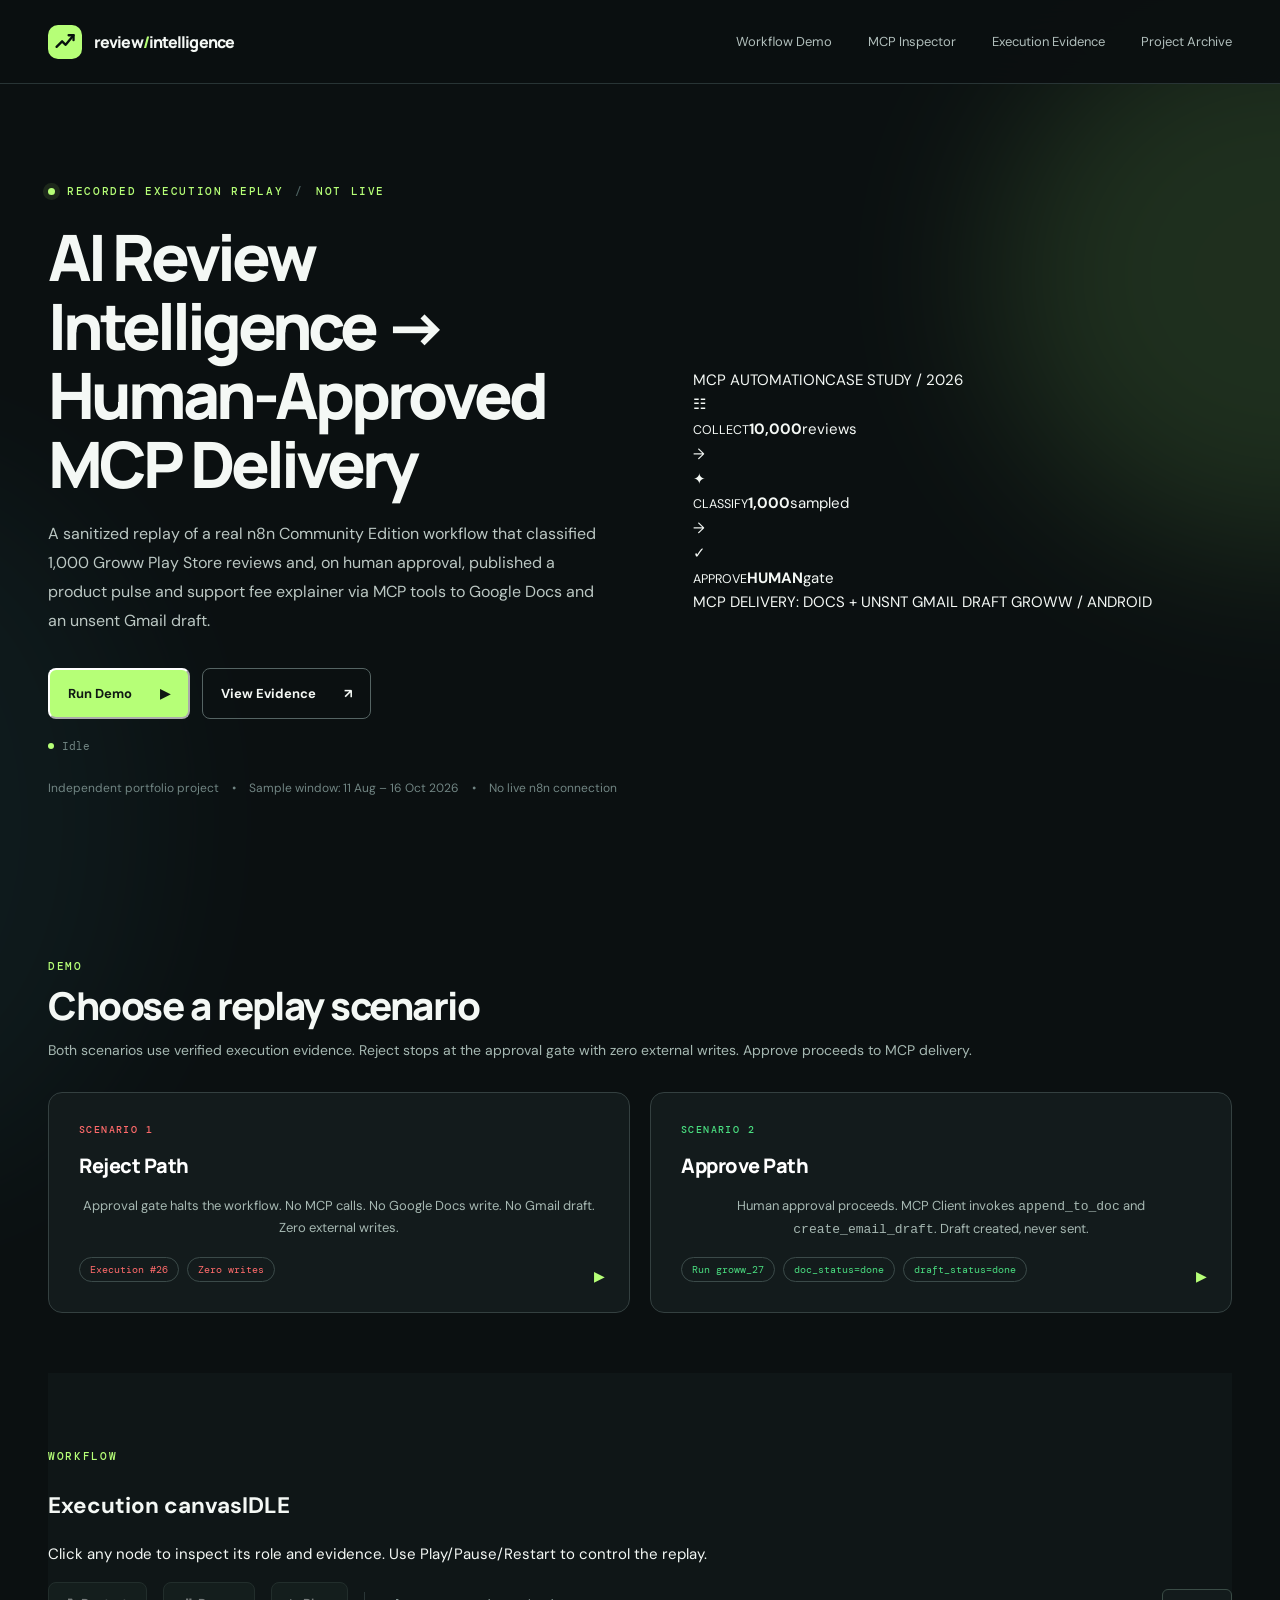
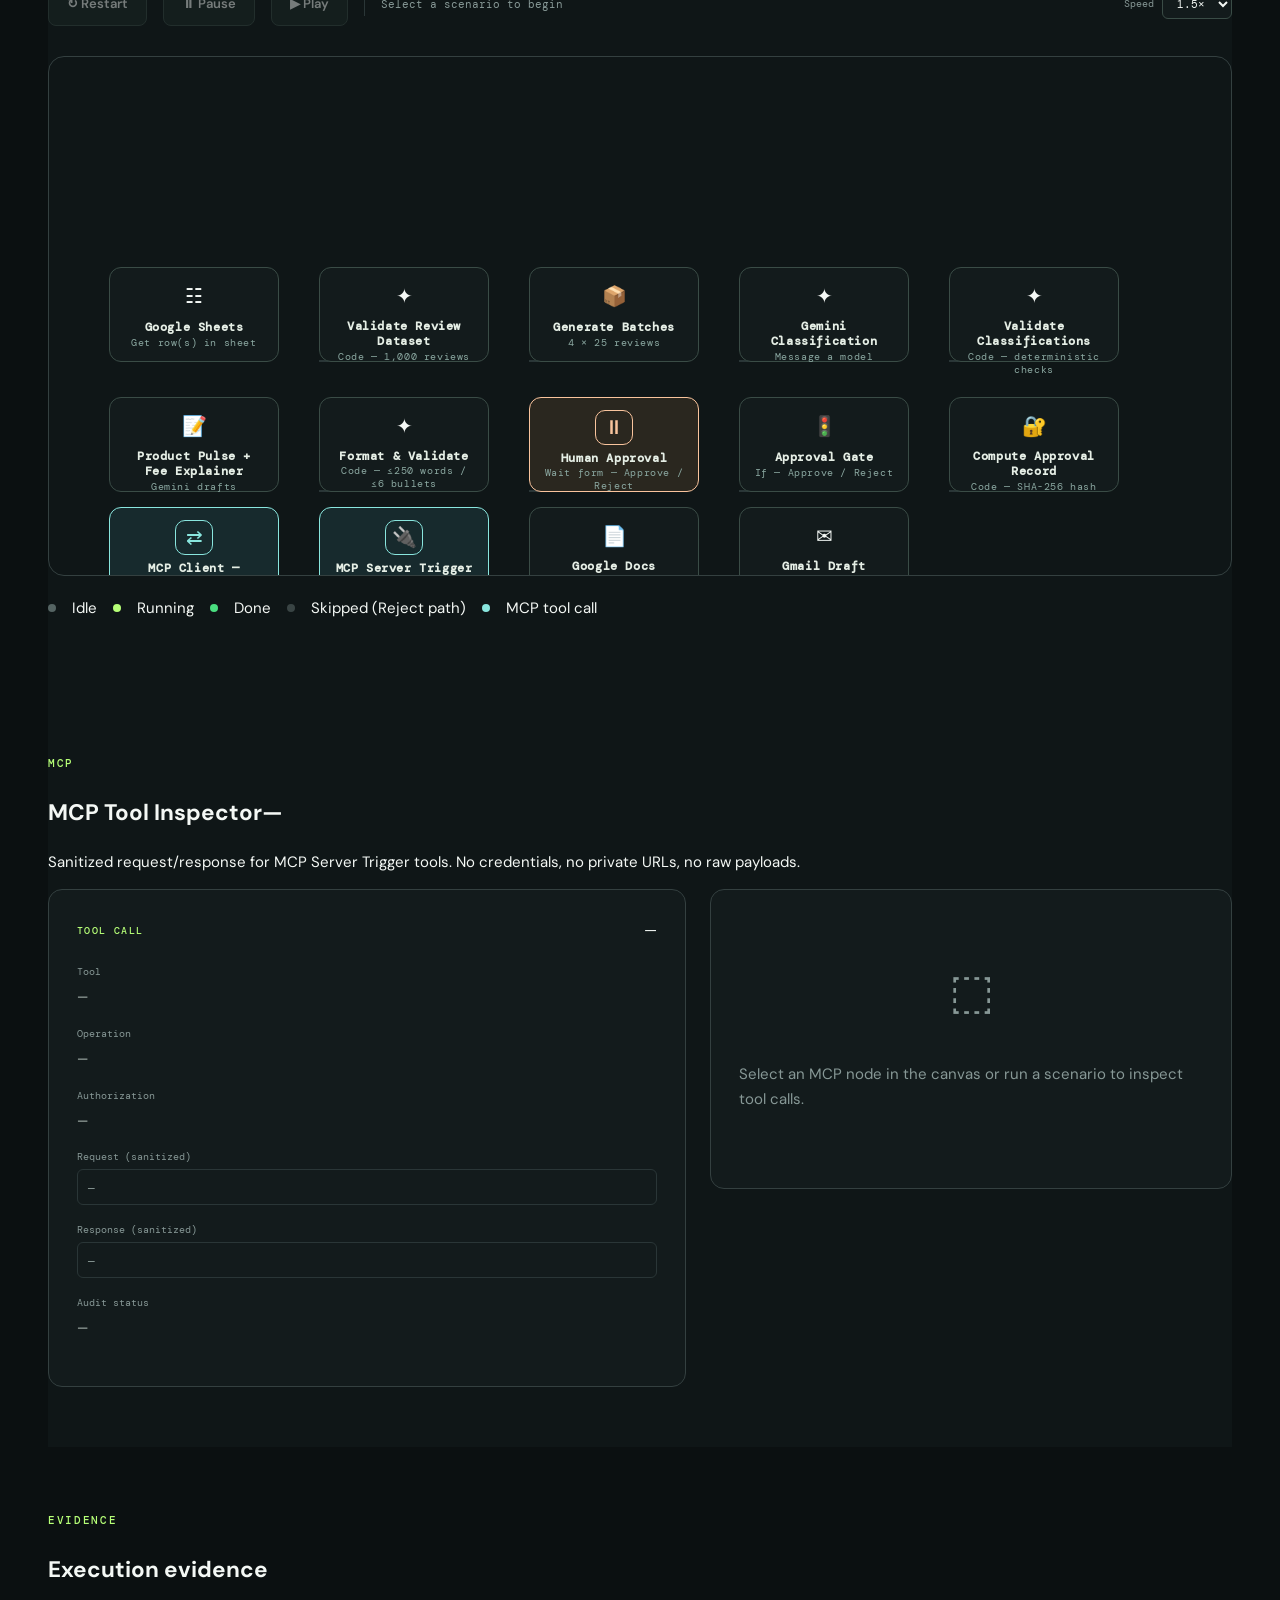
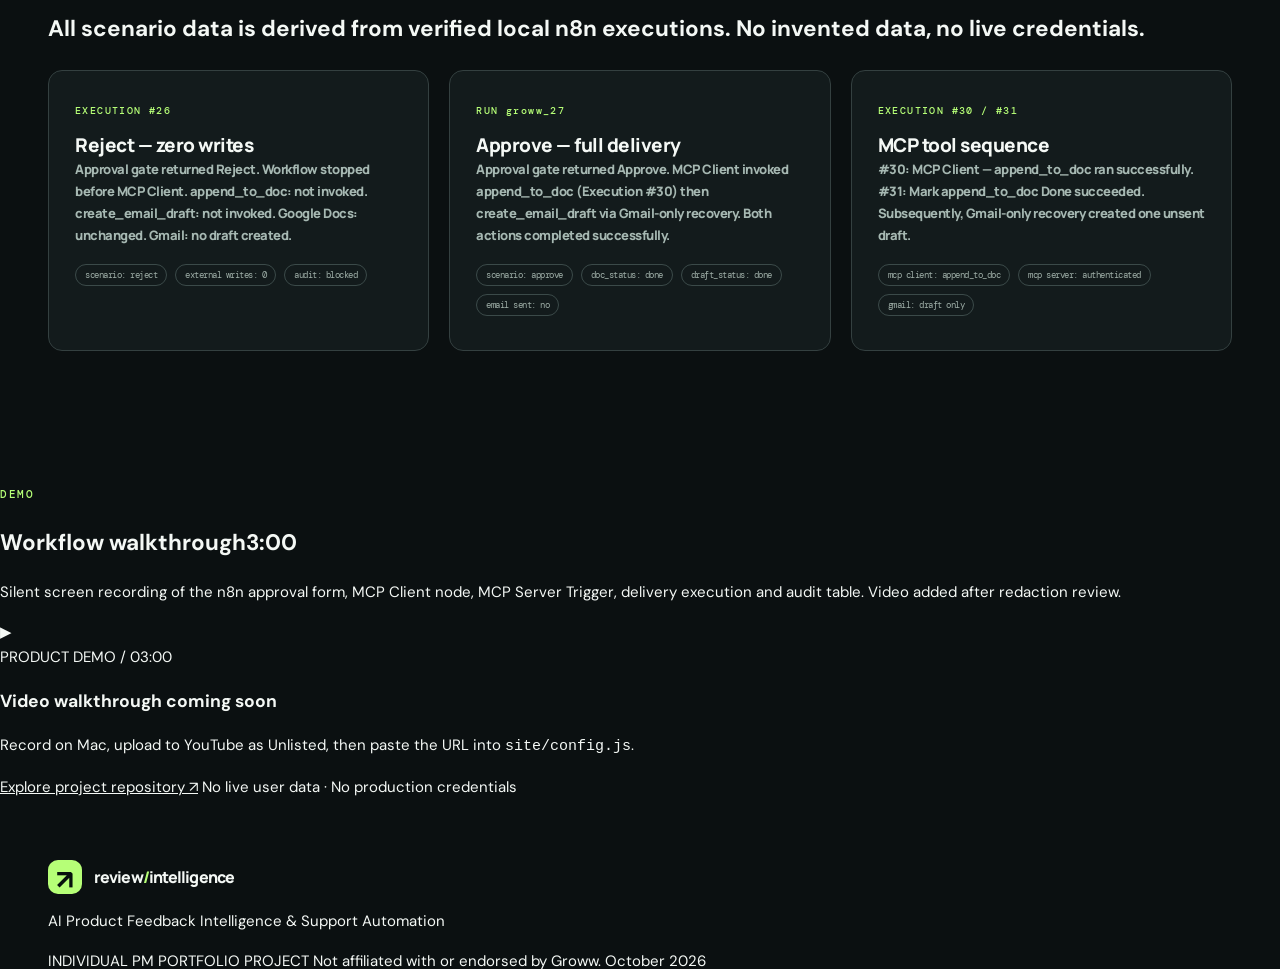
==== site/index.html @ b7615ec2 "Add interactive Groww review intelligence portfolio site and n8n MCP workflow exports - Interactive " ====
<!DOCTYPE html>
<html lang="en">
<head>
  <meta charset="UTF-8" />
  <meta name="viewport" content="width=device-width, initial-scale=1" />
  <meta name="color-scheme" content="dark" />
  <meta name="theme-color" content="#0b1011" />
  <meta name="description" content="AI-assisted product feedback intelligence and human-approved support automation case study for Groww Android reviews." />
  <meta property="og:title" content="Review Intelligence — Groww MCP Automation Demo" />
  <meta property="og:description" content="Interactive n8n + MCP workflow demonstration: 1,000 reviews classified, approval-gated MCP delivery to Google Docs and unsent Gmail draft." />
  <meta property="og:type" content="website" />
  <title>Review Intelligence — Groww MCP Automation Demo</title>
  <link rel="icon" href="./favicon.svg" type="image/svg+xml" />
  <link rel="stylesheet" href="./styles.css" />
</head>
<body>
  <a class="skip-link" href="#main">Skip to main content</a>

  <div class="glow glow-1" aria-hidden="true"></div>
  <div class="glow glow-2" aria-hidden="true"></div>

  <header class="site-header">
    <div class="shell header-inner">
      <a class="logo" href="#top" aria-label="Review Intelligence home">
        <span class="logo-symbol" aria-hidden="true"><svg viewBox="0 0 28 28" fill="none"><path d="M4 20 10.2 13.8l4 3.9L23 7" stroke="currentColor" stroke-width="2.6" stroke-linecap="round" stroke-linejoin="round"/><path d="M17.5 7H23v5.5" stroke="currentColor" stroke-width="2.6" stroke-linecap="round" stroke-linejoin="round"/></svg></span>
        <span>review<span class="logo-accent">/</span>intelligence</span>
      </a>
      <nav class="main-nav" aria-label="Main navigation">
        <a href="#workflow">Workflow Demo</a>
        <a href="#mcp-inspector">MCP Inspector</a>
        <a href="#evidence">Execution Evidence</a>
        <a href="#archive">Project Archive</a>
      </nav>
      <button id="menu-toggle" class="menu-toggle" aria-expanded="false" aria-controls="mobile-nav" aria-label="Open navigation">☰</button>
    </div>
    <nav id="mobile-nav" class="mobile-nav" aria-label="Mobile navigation" hidden>
      <a href="#workflow">Workflow Demo</a>
      <a href="#mcp-inspector">MCP Inspector</a>
      <a href="#evidence">Execution Evidence</a>
      <a href="#archive">Project Archive</a>
    </nav>
  </header>

  <main id="main">
    <!-- Hero: Workflow Replay Center -->
    <section class="hero shell" id="top">
      <div class="hero-copy">
        <div class="eyebrow"><span class="pulse-dot"></span> RECORDED EXECUTION REPLAY <span class="eyebrow-divider">/</span> NOT LIVE</div>
        <h1>AI Review Intelligence →<br />Human-Approved MCP Delivery</h1>
        <p class="hero-lead">A sanitized replay of a real n8n Community Edition workflow that classified 1,000 Groww Play Store reviews and, on human approval, published a product pulse and support fee explainer via MCP tools to Google Docs and an unsent Gmail draft.</p>
        <div class="hero-actions">
          <button class="btn btn-primary" id="run-demo-btn">Run Demo <span class="demo-arrow">▶</span></button>
          <a class="btn btn-secondary" href="#evidence">View Evidence <span aria-hidden="true">↗</span></a>
        </div>
        <div class="demo-mode-badge" id="demo-mode-badge">
          <span class="badge-dot"></span>
          <span id="mode-label">Idle</span>
        </div>
        <div class="hero-note">Independent portfolio project <span aria-hidden="true">•</span> Sample window: 11 Aug – 16 Oct 2026 <span aria-hidden="true">•</span> No live n8n connection</div>
      </div>
      <div class="hero-graphic" aria-label="Workflow pipeline preview">
        <div class="graphic-top"><span><i></i> MCP AUTOMATION</span><span>CASE STUDY / 2026</span></div>
        <div class="graphic-content">
          <div class="graphic-column"><div class="graphic-icon circle-cloud">☷</div><small>COLLECT</small><strong>10,000</strong><span>reviews</span></div>
          <div class="graphic-connector"><span>→</span><div class="dotted"></div></div>
          <div class="graphic-column"><div class="graphic-icon">✦</div><small>CLASSIFY</small><strong>1,000</strong><span>sampled</span></div>
          <div class="graphic-connector"><span>→</span><div class="dotted"></div></div>
          <div class="graphic-column"><div class="graphic-icon positive">✓</div><small>APPROVE</small><strong>HUMAN</strong><span>gate</span></div>
        </div>
        <div class="graphic-bottom"><span class="green-graphic-dot"></span> MCP DELIVERY: DOCS + UNSNT GMAIL DRAFT <span class="bottom-right">GROWW / ANDROID</span></div>
        <div class="graph-noise" aria-hidden="true"></div>
      </div>
    </section>

    <!-- Scenario selector -->
    <section class="scenario-shell shell">
      <div class="scenario-header">
        <span class="section-number">DEMO</span>
        <h2>Choose a replay scenario</h2>
        <p>Both scenarios use verified execution evidence. Reject stops at the approval gate with zero external writes. Approve proceeds to MCP delivery.</p>
      </div>
      <div class="scenario-grid">
        <button class="scenario-card scenario-reject" id="scenario-reject" data-scenario="reject">
          <span class="scenario-kicker">SCENARIO 1</span>
          <h3>Reject Path</h3>
          <p>Approval gate halts the workflow. No MCP calls. No Google Docs write. No Gmail draft. Zero external writes.</p>
          <div class="scenario-meta">
            <span class="meta-chip">Execution #26</span>
            <span class="meta-chip">Zero writes</span>
          </div>
          <span class="scenario-arrow">▶</span>
        </button>
        <button class="scenario-card scenario-approve" id="scenario-approve" data-scenario="approve">
          <span class="scenario-kicker">SCENARIO 2</span>
          <h3>Approve Path</h3>
          <p>Human approval proceeds. MCP Client invokes <code>append_to_doc</code> and <code>create_email_draft</code>. Draft created, never sent.</p>
          <div class="scenario-meta">
            <span class="meta-chip">Run groww_27</span>
            <span class="meta-chip">doc_status=done</span>
            <span class="meta-chip">draft_status=done</span>
          </div>
          <span class="scenario-arrow">▶</span>
        </button>
      </div>
    </section>

    <!-- Interactive Workflow Canvas -->
    <section class="canvas-section shell" id="workflow">
      <div class="section-intro compact">
        <span class="section-number">WORKFLOW</span>
        <h2>Execution canvas<span class="canvas-badge" id="canvas-badge">IDLE</span></h2>
        <p>Click any node to inspect its role and evidence. Use Play/Pause/Restart to control the replay.</p>
      </div>
      <div class="canvas-controls">
        <button class="ctrl-btn ctrl-restart" id="btn-restart" title="Restart">↻ Restart</button>
        <button class="ctrl-btn ctrl-pause" id="btn-pause" title="Pause" disabled>⏸ Pause</button>
        <button class="ctrl-btn ctrl-play" id="btn-play" title="Play" disabled>▶ Play</button>
        <span class="ctrl-divider"></span>
        <span class="ctrl-label" id="timeline-label">Select a scenario to begin</span>
        <span class="ctrl-speed">
          <label>Speed</label>
          <select id="speed-select">
            <option value="1">1×</option>
            <option value="1.5" selected>1.5×</option>
            <option value="2">2×</option>
          </select>
        </span>
      </div>
      <div class="canvas-wrap">
        <svg class="workflow-svg" id="workflow-svg" preserveAspectRatio="xMidYMid meet"></svg>
        <div class="workflow-nodes" id="workflow-nodes">
          <!-- Nodes injected by JS -->
        </div>
      </div>
      <div class="canvas-legend">
        <span class="legend-dot idle"></span><span>Idle</span>
        <span class="legend-dot running"></span><span>Running</span>
        <span class="legend-dot done"></span><span>Done</span>
        <span class="legend-dot skipped"></span><span>Skipped (Reject path)</span>
        <span class="legend-dot mcp"></span><span>MCP tool call</span>
      </div>
    </section>

    <!-- MCP Inspector Panel -->
    <section class="inspector-section shell" id="mcp-inspector">
      <div class="section-intro compact">
        <span class="section-number">MCP</span>
        <h2>MCP Tool Inspector<span class="inspector-badge" id="inspector-badge">—</span></h2>
        <p>Sanitized request/response for MCP Server Trigger tools. No credentials, no private URLs, no raw payloads.</p>
      </div>
      <div class="inspector-grid">
        <div class="inspector-card inspector-active" id="inspector-active">
          <div class="inspector-header">
            <span class="inspector-kicker">TOOL CALL</span>
            <span id="inspector-tool-name">—</span>
          </div>
          <div class="inspector-field">
            <label>Tool</label>
            <span id="inspector-tool-display">—</span>
          </div>
          <div class="inspector-field">
            <label>Operation</label>
            <span id="inspector-operation">—</span>
          </div>
          <div class="inspector-field">
            <label>Authorization</label>
            <span id="inspector-auth">—</span>
          </div>
          <div class="inspector-field">
            <label>Request (sanitized)</label>
            <pre id="inspector-request"><code>—</code></pre>
          </div>
          <div class="inspector-field">
            <label>Response (sanitized)</label>
            <pre id="inspector-response"><code>—</code></pre>
          </div>
          <div class="inspector-field">
            <label>Audit status</label>
            <span id="inspector-audit">—</span>
          </div>
        </div>
        <div class="inspector-card inspector-empty">
          <span class="empty-icon">⬚</span>
          <p>Select an MCP node in the canvas or run a scenario to inspect tool calls.</p>
        </div>
      </div>
    </section>

    <!-- Execution Evidence -->
    <section class="evidence-section shell" id="evidence">
      <div class="section-intro compact">
        <span class="section-number">EVIDENCE</span>
        <h2>Execution evidence</span>
        <p>All scenario data is derived from verified local n8n executions. No invented data, no live credentials.</p>
      </div>
      <div class="evidence-grid">
        <div class="evidence-card">
          <span class="evidence-kicker">EXECUTION #26</span>
          <h3>Reject — zero writes</span>
          <p>Approval gate returned Reject. Workflow stopped before MCP Client. append_to_doc: not invoked. create_email_draft: not invoked. Google Docs: unchanged. Gmail: no draft created.</p>
          <div class="evidence-meta">
            <span class="meta-tag">scenario: reject</span>
            <span class="meta-tag">external writes: 0</span>
            <span class="meta-tag">audit: blocked</span>
          </div>
        </div>
        <div class="evidence-card">
          <span class="evidence-kicker">RUN groww_27</span>
          <h3>Approve — full delivery</span>
          <p>Approval gate returned Approve. MCP Client invoked append_to_doc (Execution #30) then create_email_draft via Gmail-only recovery. Both actions completed successfully.</p>
          <div class="evidence-meta">
            <span class="meta-tag">scenario: approve</span>
            <span class="meta-tag">doc_status: done</span>
            <span class="meta-tag">draft_status: done</span>
            <span class="meta-tag">email sent: no</span>
          </div>
        </div>
        <div class="evidence-card">
          <span class="evidence-kicker">EXECUTION #30 / #31</span>
          <h3>MCP tool sequence</span>
          <p>#30: MCP Client — append_to_doc ran successfully. #31: Mark append_to_doc Done succeeded. Subsequently, Gmail-only recovery created one unsent draft.</p>
          <div class="evidence-meta">
            <span class="meta-tag">mcp client: append_to_doc</span>
            <span class="meta-tag">mcp server: authenticated</span>
            <span class="meta-tag">gmail: draft only</span>
          </div>
        </div>
      </div>
    </section>

    <!-- Video Section -->
    <section class="section video-section" id="demo">
      <div class="section-intro compact">
        <span class="section-number">DEMO</span>
        <h2>Workflow walkthrough<span class="video-kicker">3:00</span></h2>
        <p>Silent screen recording of the n8n approval form, MCP Client node, MCP Server Trigger, delivery execution and audit table. Video added after redaction review.</p>
      </div>
      <div class="video-shell" id="video-shell">
        <div class="video-placeholder" id="video-placeholder">
          <div class="placeholder-orbit"><span class="placeholder-play">▶</span></div>
          <span class="video-placeholder-kicker">PRODUCT DEMO / 03:00</span>
          <h3>Video walkthrough coming soon</h3>
          <p>Record on Mac, upload to YouTube as Unlisted, then paste the URL into <code>site/config.js</code>.</p>
        </div>
      </div>
      <div class="video-after">
        <a href="https://github.com/Jha1103/Review-Intelligence" target="_blank" rel="noreferrer noopener" class="text-link">Explore project repository <span>↗</span></a>
        <span>No live user data · No production credentials</span>
      </div>
    </section>
  </main>

  <footer class="site-footer">
    <div class="shell footer-inner">
      <div>
        <a class="logo footer-logo" href="#top"><span class="logo-symbol" aria-hidden="true">↗</span><span>review<span class="logo-accent">/</span>intelligence</span></a>
        <p>AI Product Feedback Intelligence & Support Automation</p>
      </div>
      <div class="footer-right">
        <span>INDIVIDUAL PM PORTFOLIO PROJECT</span>
        <span>Not affiliated with or endorsed by Groww.</span>
        <span>October 2026</span>
      </div>
    </div>
  </footer>

  <script src="./config.js"></script>
  <script src="./app.js" defer></script>
</body>
</html>
---- site/styles.css ----
@import url('https://fonts.googleapis.com/css2?family=DM+Mono:wght@400;500&family=DM+Sans:wght@400;500;600;700&family=Manrope:wght@400;500;600;700;800&display=swap');
:root{--bg:#0b1011;--card:#131b1c;--card-2:#182223;--line:#2a3637;--muted:#879896;--soft:#b9c7c3;--text:#f4f8f5;--accent:#b6ff77;--aqua:#89e6de;--warm:#f9c49d;--red:#ff6b6b;--green:#4ade80;--font:'DM Sans',sans-serif;--display:'Manrope','DM Sans',sans-serif;--mono:'DM Mono',monospace}
*{box-sizing:border-box}html{scroll-behavior:smooth;scroll-padding-top:90px}body{margin:0;background:var(--bg);color:var(--text);font:15px/1.65 var(--font);overflow-x:hidden;-webkit-font-smoothing:antialiased}a{color:inherit}button{font:inherit;cursor:pointer}a:focus-visible,button:focus-visible{outline:3px solid var(--accent);outline-offset:4px}::selection{background:var(--accent);color:var(--bg)}.shell{width:min(1200px,calc(100% - 96px));margin:auto}.skip-link{position:absolute;top:-100px;left:1rem;z-index:200;padding:10px 14px;background:var(--accent);color:var(--bg)}.skip-link:focus{top:10px}.glow{position:absolute;z-index:-1;pointer-events:none;border-radius:50%;filter:blur(80px);opacity:.13}.glow-1{width:600px;height:550px;top:0;right:-310px;background:#a2ff77}.glow-2{width:500px;height:700px;top:470px;left:-350px;background:#3d9eaf;opacity:.07}
.site-header{height:84px;border-bottom:1px solid #283435;position:relative;z-index:15;background:rgba(11,16,17,.93);backdrop-filter:blur(20px);position:sticky;top:0}.header-inner{height:100%;display:flex;align-items:center;justify-content:space-between}.logo{text-decoration:none;font:800 16px var(--display);letter-spacing:-.9px;display:flex;align-items:center;gap:12px;white-space:nowrap}.logo-symbol{width:34px;height:34px;background:#b6ff77;border-radius:10px;display:inline-grid;place-items:center;color:#07110d;font-size:27px}.logo-symbol svg{width:25px;height:25px}.logo-accent{color:var(--accent)}.main-nav{display:flex;align-items:center;gap:36px}.main-nav a{font-size:13px;color:#b1bfbc;text-decoration:none;transition:color .2s}.main-nav a:hover{color:var(--accent)}.main-nav .nav-demo{border:1px solid #506054;padding:9px 17px;border-radius:40px;color:#e9eee9}.nav-demo span{color:var(--accent);padding-left:11px}.menu-toggle{display:none;background:none;border:0;color:white;font-size:24px}.mobile-nav{display:none}

/* Hero */
.hero{min-height:620px;padding-top:100px;padding-bottom:100px;display:grid;grid-template-columns:1.05fr .95fr;align-items:center;gap:50px}.eyebrow,.section-number,.label-overline{font:500 11px var(--mono);letter-spacing:1.65px;color:var(--accent)}.eyebrow{display:flex;align-items:center;gap:12px;white-space:nowrap}.pulse-dot{width:7px;height:7px;background:var(--accent);border-radius:50%;box-shadow:0 0 0 5px #b6ff771a;animation:pulse 2s infinite}.eyebrow-divider{color:#4d6160}.hero h1{font:800 clamp(52px,5vw,76px)/1.08 var(--display);letter-spacing:-4px;margin:24px 0 22px}.hero h1 em,.section-intro h2 em{font-style:normal;color:var(--accent)}.hero h1 .period{color:var(--accent)}.hero-lead{font-size:16px;line-height:1.8;color:#bbc7c3;max-width:560px;margin:0 0 32px}.hero-actions{display:flex;gap:12px}.btn{display:inline-flex;align-items:center;justify-content:space-between;gap:28px;border-radius:8px;padding:13px 18px;text-decoration:none;font-size:13px;font-weight:700;transition:transform .2s,background .2s,border-color .2s}.btn:hover{transform:translateY(-2px)}.btn-primary{background:var(--accent);color:#101913}.btn-secondary{border:1px solid #556463;color:var(--text);background:transparent}.btn-secondary:hover{border-color:var(--accent)}.btn:disabled{opacity:.5;cursor:not-allowed;transform:none}.hero-note{margin-top:26px;color:#718583;font-size:12px}.hero-note span{padding:0 10px}
.demo-mode-badge{display:flex;align-items:center;gap:8px;margin-top:20px;font:11px var(--mono);color:#718583}.badge-dot{width:6px;height:6px;background:#b6ff77;border-radius:50%}.badge-dot.active{background:var(--red);animation:pulse 1.5s infinite}

/* Scenario selector */
.scenario-shell{padding:60px 0}.scenario-header{display:flex;flex-direction:column;gap:10px;margin-bottom:30px}.scenario-header h2{font:800 clamp(28px,3vw,40px)/1.2 var(--display);letter-spacing:-1.5px;margin:0}.scenario-header p{color:#a6b8b2;font-size:14px;margin:0}.scenario-grid{display:grid;grid-template-columns:1fr 1fr;gap:20px}.scenario-card{border:1px solid #344040;border-radius:14px;padding:30px;background:var(--card);cursor:pointer;transition:transform .2s,border-color .2s,background .2s;position:relative;overflow:hidden;display:flex;flex-direction:column;gap:16px}.scenario-card:hover{border-color:#43544c;transform:translateY(-4px)}.scenario-card:active{transform:translateY(-2px)}.scenario-kicker{font:500 10px var(--mono);letter-spacing:1.4px;color:var(--accent)}.scenario-card h3{font:800 20px var(--display);letter-spacing:-.5px;margin:0}.scenario-card p{font-size:13px;color:#a6b8b2;line-height:1.7;margin:0}.scenario-meta{display:flex;flex-wrap:wrap;gap:8px;margin-top:auto}.meta-chip{font:10px var(--mono);border:1px solid #3b4a49;border-radius:30px;color:#9fafa8;padding:5px 10px}.scenario-arrow{position:absolute;right:24px;bottom:24px;color:var(--accent);font-size:14px}.scenario-reject{--accent-color:var(--red)}.scenario-approve{--accent-color:var(--green)}.scenario-reject .scenario-kicker,.scenario-reject .meta-chip{color:var(--red)}.scenario-approve .scenario-kicker,.scenario-approve .meta-chip{color:var(--green)}

/* Workflow Canvas */
.canvas-section{padding:70px 0;background:#0f1617}.canvas-controls{display:flex;align-items:center;gap:16px;margin-bottom:30px;flex-wrap:wrap}.ctrl-btn{display:inline-flex;align-items:center;gap:8px;padding:10px 18px;border:1px solid #3a4c46;background:#1b2826;color:var(--text);border-radius:8px;font-size:13px;font-weight:600;transition:all .2s}.ctrl-btn:hover:not(:disabled){border-color:#43544c;background:#24312d}.ctrl-btn:disabled{opacity:.45;cursor:not-allowed}.ctrl-divider{width:1px;background:#2a3637;height:24px}.ctrl-label{font:11px var(--mono);color:#879896}.ctrl-speed{display:flex;align-items:center;gap:8px;margin-left:auto}.ctrl-speed label{font:10px var(--mono);color:#879896}.ctrl-speed select{background:#131b1c;border:1px solid #3a4c46;color:var(--text);border-radius:6px;padding:6px 10px;font:11px var(--mono);cursor:pointer}
.canvas-wrap{position:relative;width:100%;height:520px;border:1px solid #344040;border-radius:16px;background:#0f1617;overflow:hidden;margin-bottom:20px}.workflow-svg{position:absolute;top:0;left:0;width:100%;height:100%;z-index:1}.workflow-nodes{position:relative;width:100%;height:100%;z-index:2;display:flex;flex-wrap:wrap;padding:40px}
.workflow-node{position:absolute;width:170px;height:95px;border:1px solid #3a4c46;border-radius:12px;background:var(--card);display:flex;flex-direction:column;align-items:center;gap:6px;padding:12px;cursor:pointer;transition:all .2s;z-index:3;user-select:none}.workflow-node:hover{border-color:#43544c;background:#1c2a29;box-shadow:0 8px 24px rgba(0,0,0,.3)}.workflow-node.selected{border-color:var(--accent);box-shadow:0 0 0 3px rgba(182,255,119,.2)}.workflow-node.running{border-color:var(--accent);background:#1c3427;animation:pulse-border 2s infinite}.workflow-node.done{border-color:var(--green);background:#1c3427}.workflow-node.skipped{border-color:#556463;background:#182223;opacity:.6}.workflow-node.mcp{border-color:var(--aqua);background:#172a2d}.workflow-node.approval{border-color:var(--warm);background:#2a271f}
.node-icon{width:38px;height:38px;border-radius:10px;display:grid;place-items:center;font-size:20px}.node-icon.mcp{background:#172a2d;border:1px solid var(--aqua);color:var(--aqua)}.node-icon.approval{background:#2a271f;border:1px solid var(--warm);color:var(--warm)}.node-icon.done{background:#1c3427;border:1px solid var(--green);color:var(--green)}.node-icon.running{background:#1c3427;border:1px solid var(--accent);color:var(--accent);animation:spin 1.5s linear infinite}
.node-label{font:11px var(--mono);color:#8ba8a1;letter-spacing:.6px;text-align:center;line-height:1.3}
.canvas-legend{display:flex;align-items:center;gap:16px;flex-wrap:wrap}.legend-dot{width:8px;height:8px;border-radius:50%;display:inline-block}.legend-dot.idle{background:#556463}.legend-dot.running{background:var(--accent)}.legend-dot.done{background:var(--green)}.legend-dot.skipped{background:#556463;opacity:.6}.legend-dot.mcp{background:var(--aqua)}

@keyframes pulse-border{0%{box-shadow:0 0 0 0 rgba(182,255,119,.4)}70%{box-shadow:0 0 0 10px rgba(182,255,119,0)}100%{box-shadow:0 0 0 0 rgba(182,255,119,0)}}@keyframes spin{to{transform:rotate(360deg)}}@keyframes pulse{0%,100%{opacity:1}50%{opacity:.4}}

/* MCP Inspector */
.inspector-section{padding:60px 0;background:#0f1617}.inspector-grid{display:grid;grid-template-columns:1.1fr .9fr;gap:24px}.inspector-card{border:1px solid #344040;border-radius:14px;padding:28px;background:var(--card)}.inspector-header{display:flex;justify-content:space-between;align-items:center;margin-bottom:22px}.inspector-kicker{font:500 10px var(--mono);letter-spacing:1.4px;color:var(--accent)}.inspector-tool-name{font:800 18px var(--display);letter-spacing:-.5px}.inspector-field{margin-bottom:18px}.inspector-field label{font:10px var(--mono);color:#879896;display:block;margin-bottom:6px}.inspector-field span{font:13px/1.5 var(--font);color:#c0cec7}.inspector-field pre{margin:0;font:11px var(--mono);color:#a6b8b2;background:#131b1c;border:1px solid #2a3637;border-radius:6px;padding:10px;overflow-x:auto}.inspector-empty{display:flex;flex-direction:column;align-items:center;justify-content:center;height:300px;border:1px solid #344040;border-radius:14px;background:var(--card);color:#879896}.empty-icon{font-size:48px;margin-bottom:16px}

/* Evidence */
.evidence-section{padding:60px 0}.evidence-grid{display:grid;grid-template-columns:repeat(3,1fr);gap:20px}.evidence-card{border:1px solid #344040;border-radius:14px;padding:26px;background:var(--card)}.evidence-kicker{font:500 10px var(--mono);letter-spacing:1.4px;color:var(--accent)}.evidence-card h3{font:800 19px var(--display);letter-spacing:-.5px;margin:10px 0 8px}.evidence-card p{font-size:13px;color:#a6b8b2;line-height:1.7;margin:0}.evidence-meta{display:flex;flex-wrap:wrap;gap:8px;margin-top:18px}.meta-tag{font:9px var(--mono);border:1px solid #3b4a49;border-radius:30px;color:#9fafa8;padding:4px 9px}

/* Responsive */
@media(max-width:900px){.scenario-grid{grid-template-columns:1fr}.inspector-grid{grid-template-columns:1fr}.evidence-grid{grid-template-columns:1fr}.workflow-nodes{padding:20px}.workflow-node{width:150px;height:85px}}
@media(max-width:600px){.canvas-wrap{height:400px}.hero{grid-template-columns:1fr;gap:30px}}

section{padding-top:70px;padding-bottom:60px}
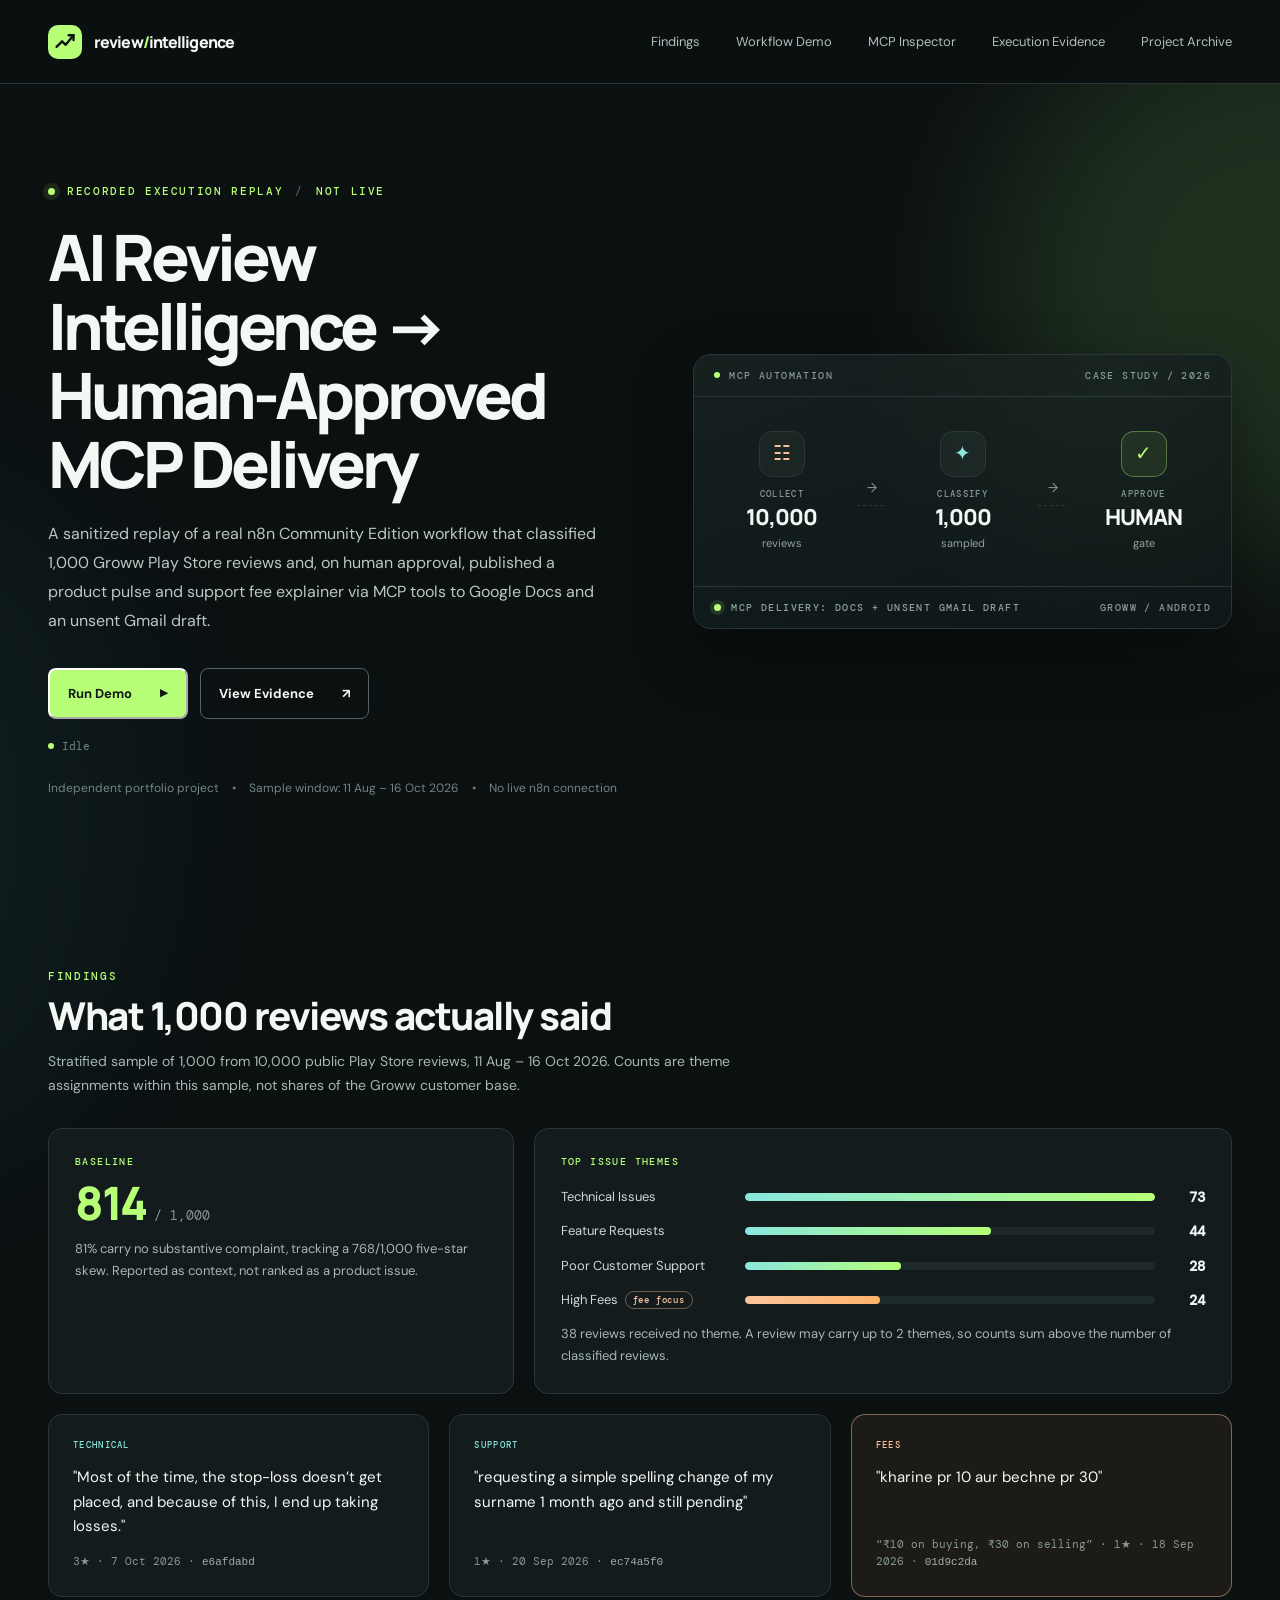
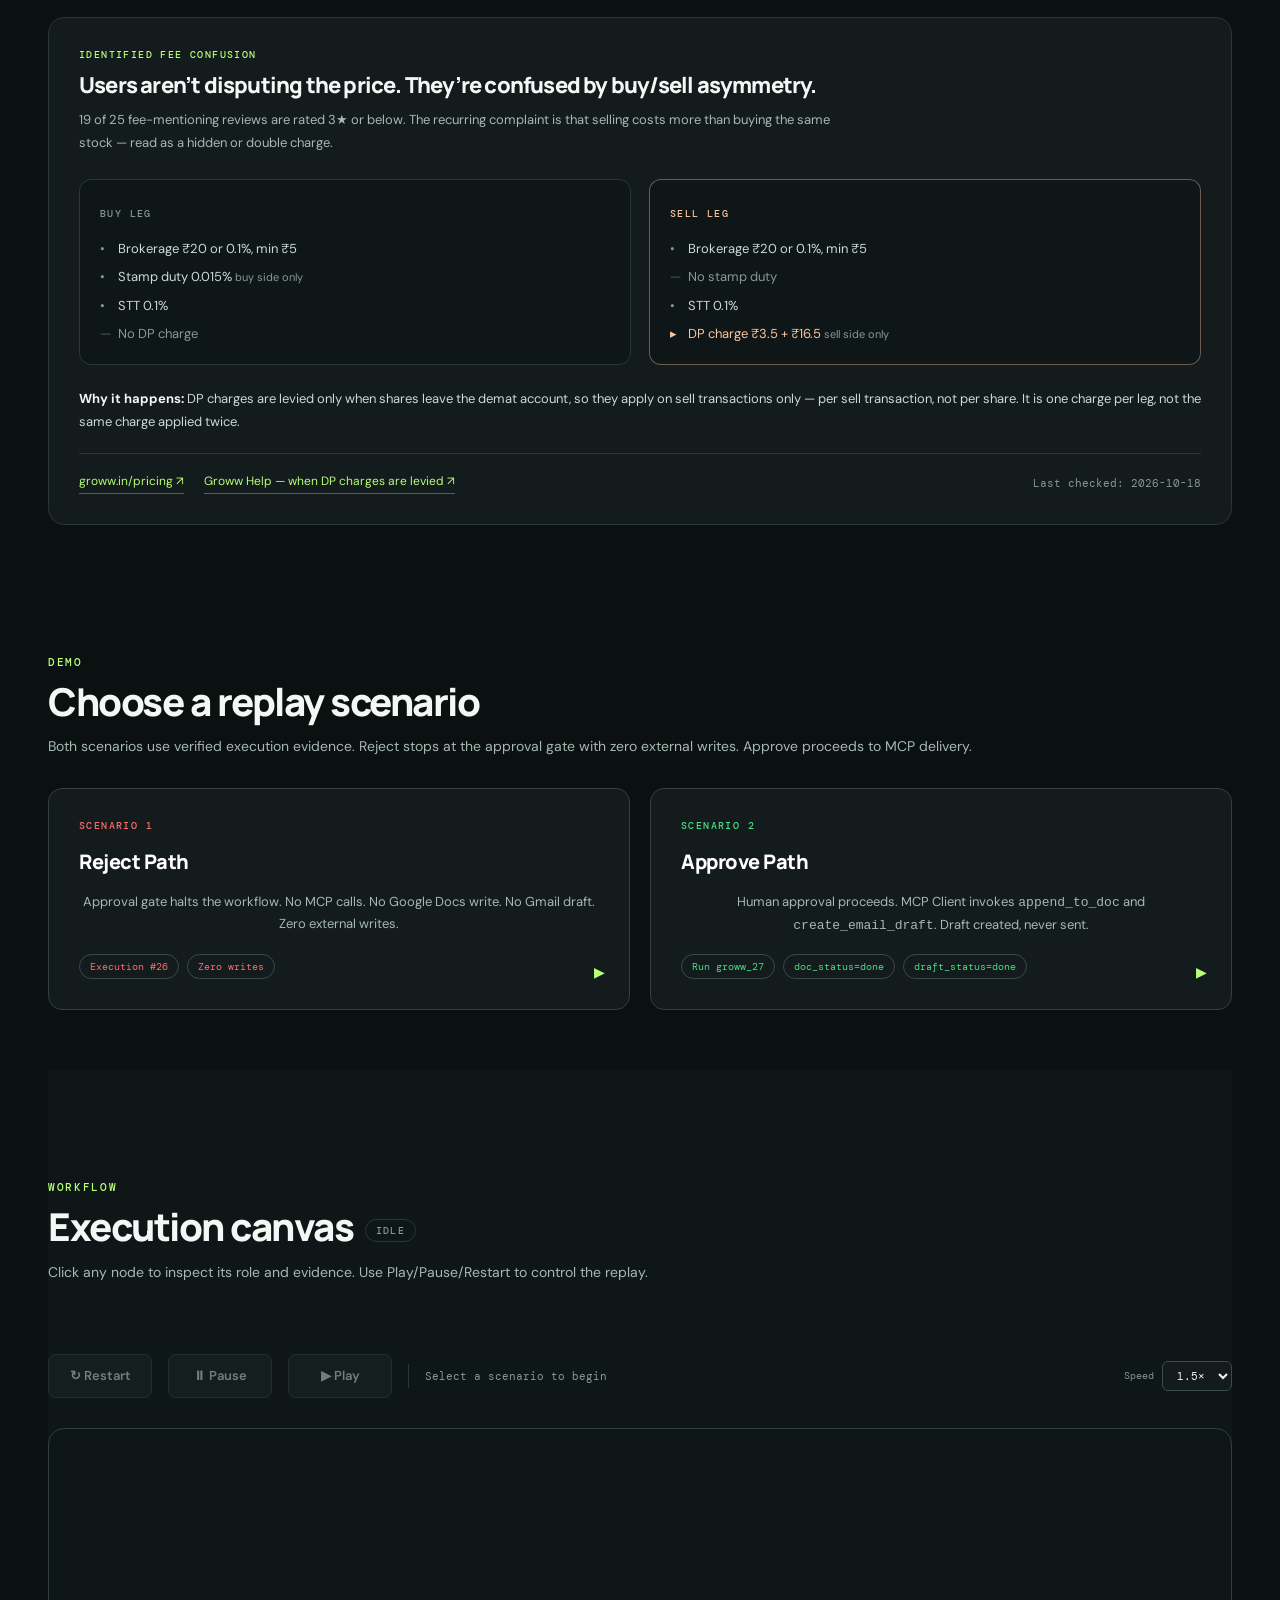
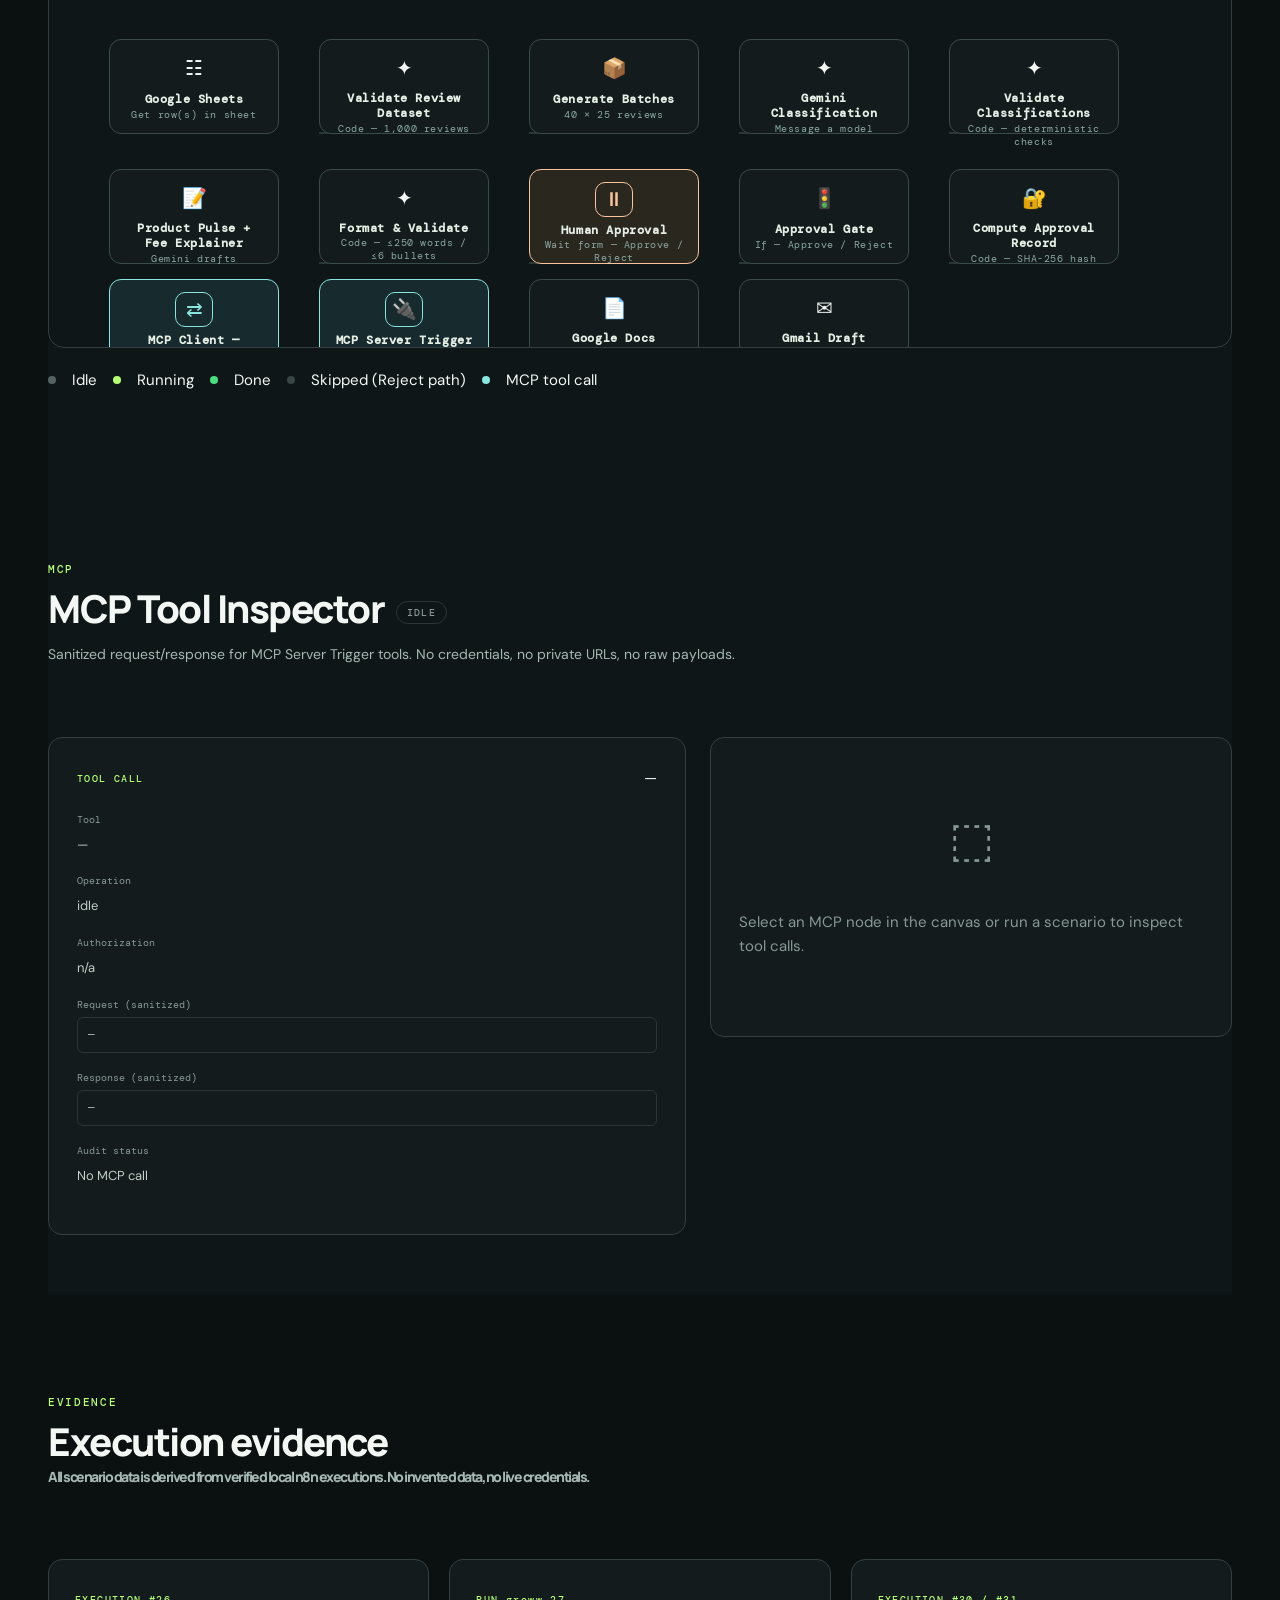
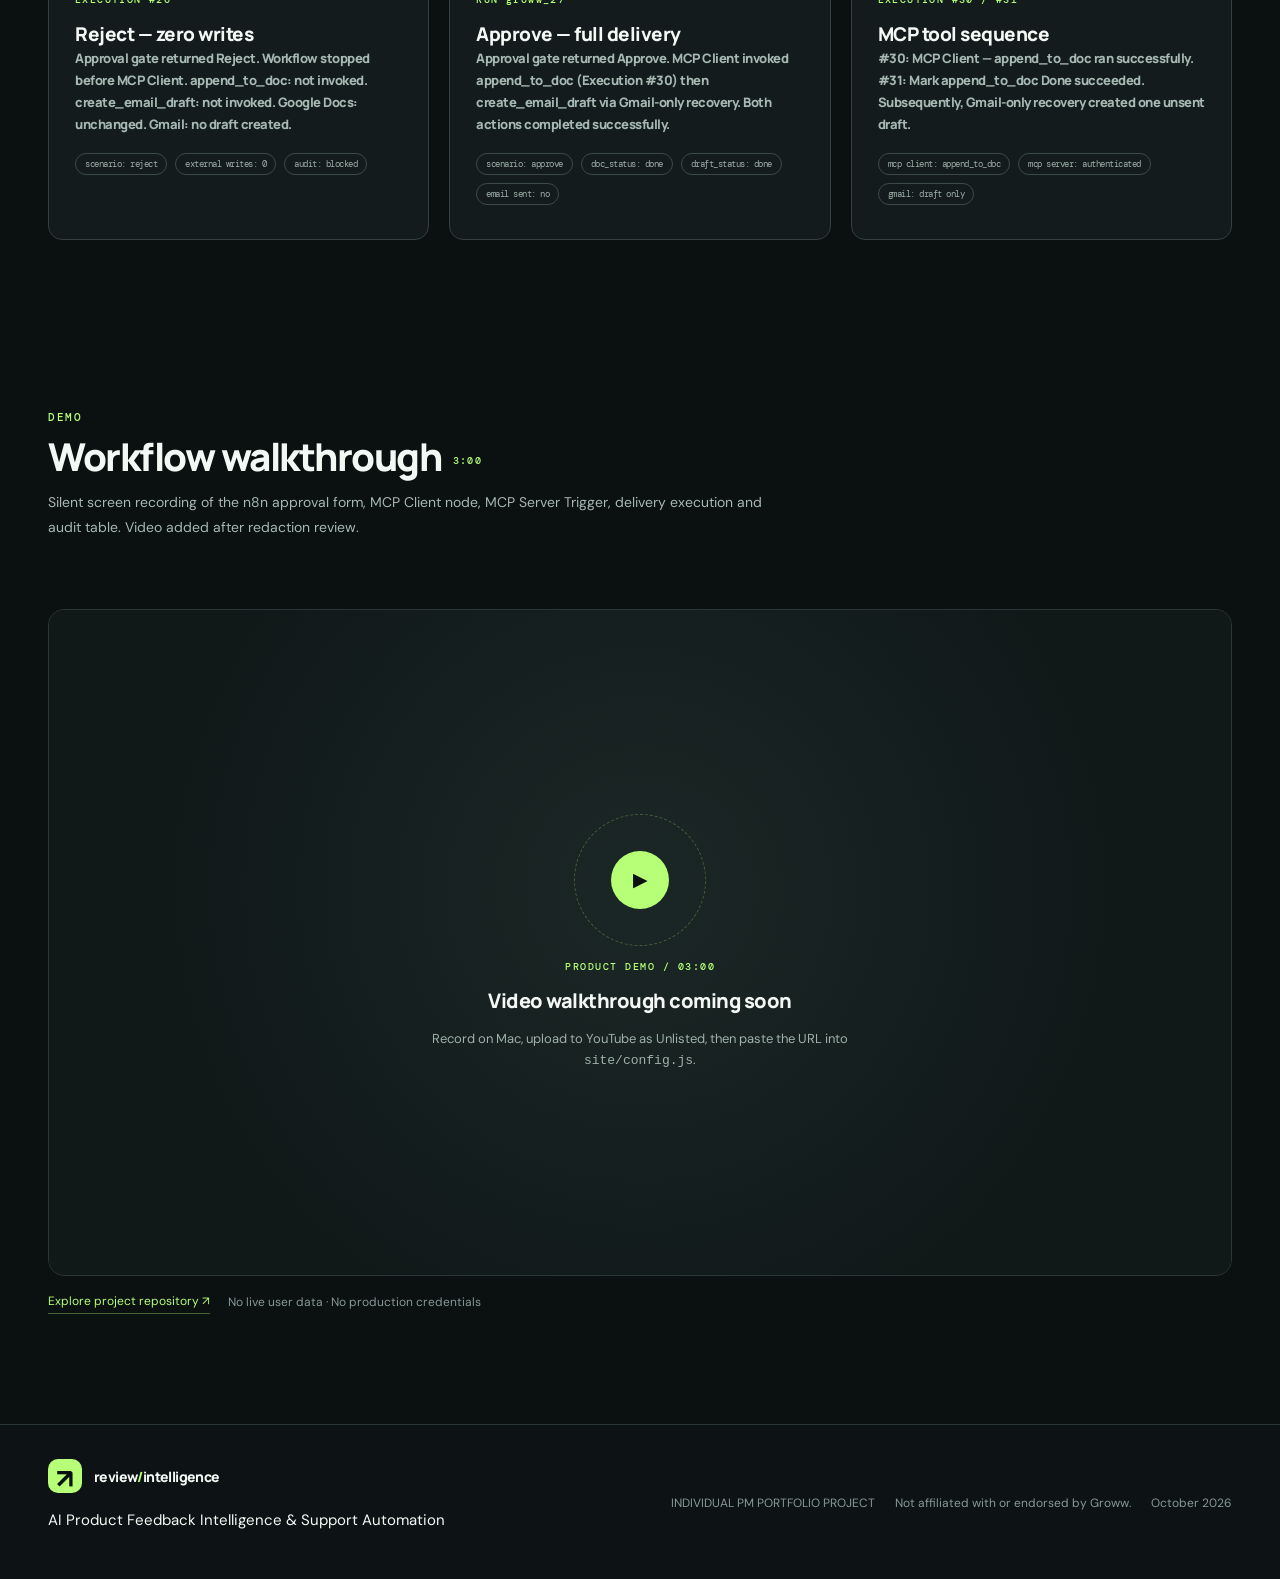
==== commit c5ec26b4: "Ship the missing deliverables, fix the fee finding and revive the demo The analysis was sound but un" ====
--- a/site/index.html
+++ b/site/index.html
@@ -26,6 +26,7 @@
         <span>review<span class="logo-accent">/</span>intelligence</span>
       </a>
       <nav class="main-nav" aria-label="Main navigation">
+        <a href="#insights">Findings</a>
         <a href="#workflow">Workflow Demo</a>
         <a href="#mcp-inspector">MCP Inspector</a>
         <a href="#evidence">Execution Evidence</a>
@@ -34,7 +35,8 @@
       <button id="menu-toggle" class="menu-toggle" aria-expanded="false" aria-controls="mobile-nav" aria-label="Open navigation">☰</button>
     </div>
     <nav id="mobile-nav" class="mobile-nav" aria-label="Mobile navigation" hidden>
-      <a href="#workflow">Workflow Demo</a>
+      <a href="#insights">Findings</a>
+        <a href="#workflow">Workflow Demo</a>
       <a href="#mcp-inspector">MCP Inspector</a>
       <a href="#evidence">Execution Evidence</a>
       <a href="#archive">Project Archive</a>
@@ -53,7 +55,7 @@
           <a class="btn btn-secondary" href="#evidence">View Evidence <span aria-hidden="true">↗</span></a>
         </div>
         <div class="demo-mode-badge" id="demo-mode-badge">
-          <span class="badge-dot"></span>
+          <span class="badge-dot" id="badge-dot"></span>
           <span id="mode-label">Idle</span>
         </div>
         <div class="hero-note">Independent portfolio project <span aria-hidden="true">•</span> Sample window: 11 Aug – 16 Oct 2026 <span aria-hidden="true">•</span> No live n8n connection</div>
@@ -67,8 +69,89 @@
           <div class="graphic-connector"><span>→</span><div class="dotted"></div></div>
           <div class="graphic-column"><div class="graphic-icon positive">✓</div><small>APPROVE</small><strong>HUMAN</strong><span>gate</span></div>
         </div>
-        <div class="graphic-bottom"><span class="green-graphic-dot"></span> MCP DELIVERY: DOCS + UNSNT GMAIL DRAFT <span class="bottom-right">GROWW / ANDROID</span></div>
+        <div class="graphic-bottom"><span class="green-graphic-dot"></span> MCP DELIVERY: DOCS + UNSENT GMAIL DRAFT <span class="bottom-right">GROWW / ANDROID</span></div>
         <div class="graph-noise" aria-hidden="true"></div>
+      </div>
+    </section>
+
+
+    <!-- Review intelligence: Steps 1-3 outputs -->
+    <section class="section insights-section shell" id="insights">
+      <div class="section-intro">
+        <span class="section-number">FINDINGS</span>
+        <h2>What 1,000 reviews actually said</h2>
+        <p>Stratified sample of 1,000 from 10,000 public Play Store reviews, 11 Aug – 16 Oct 2026. Counts are theme assignments within this sample, not shares of the Groww customer base.</p>
+      </div>
+
+      <div class="insights-grid">
+        <div class="insight-card">
+          <span class="insight-kicker">BASELINE</span>
+          <div class="baseline-figure"><strong>814</strong><span>/ 1,000</span></div>
+          <p>81% carry no substantive complaint, tracking a 768/1,000 five-star skew. Reported as context, not ranked as a product issue.</p>
+        </div>
+
+        <div class="insight-card insight-card-wide">
+          <span class="insight-kicker">TOP ISSUE THEMES</span>
+          <ul class="theme-bars">
+            <li><span class="theme-name">Technical Issues</span><span class="theme-bar"><i style="width:100%"></i></span><span class="theme-count">73</span></li>
+            <li><span class="theme-name">Feature Requests</span><span class="theme-bar"><i style="width:60%"></i></span><span class="theme-count">44</span></li>
+            <li><span class="theme-name">Poor Customer Support</span><span class="theme-bar"><i style="width:38%"></i></span><span class="theme-count">28</span></li>
+            <li class="theme-focus"><span class="theme-name">High Fees <em>fee focus</em></span><span class="theme-bar"><i style="width:33%"></i></span><span class="theme-count">24</span></li>
+          </ul>
+          <p class="theme-note">38 reviews received no theme. A review may carry up to 2 themes, so counts sum above the number of classified reviews.</p>
+        </div>
+      </div>
+
+      <div class="quote-row">
+        <figure class="quote-card">
+          <span class="quote-tag">TECHNICAL</span>
+          <blockquote>Most of the time, the stop-loss doesn’t get placed, and because of this, I end up taking losses.</blockquote>
+          <figcaption>3★ · 7 Oct 2026 · <code>e6afdabd</code></figcaption>
+        </figure>
+        <figure class="quote-card">
+          <span class="quote-tag">SUPPORT</span>
+          <blockquote>requesting a simple spelling change of my surname 1 month ago and still pending</blockquote>
+          <figcaption>1★ · 20 Sep 2026 · <code>ec74a5f0</code></figcaption>
+        </figure>
+        <figure class="quote-card quote-card-fee">
+          <span class="quote-tag">FEES</span>
+          <blockquote>kharine pr 10 aur bechne pr 30</blockquote>
+          <figcaption>“₹10 on buying, ₹30 on selling” · 1★ · 18 Sep 2026 · <code>01d9c2da</code></figcaption>
+        </figure>
+      </div>
+
+      <div class="fee-finding">
+        <div class="fee-finding-head">
+          <span class="insight-kicker">IDENTIFIED FEE CONFUSION</span>
+          <h3>Users aren’t disputing the price. They’re confused by buy/sell asymmetry.</h3>
+          <p>19 of 25 fee-mentioning reviews are rated 3★ or below. The recurring complaint is that selling costs more than buying the same stock — read as a hidden or double charge.</p>
+        </div>
+        <div class="fee-finding-split">
+          <div class="fee-col fee-col-buy">
+            <span class="fee-col-label">BUY LEG</span>
+            <ul>
+              <li>Brokerage ₹20 or 0.1%, min ₹5</li>
+              <li>Stamp duty 0.015% <em>buy side only</em></li>
+              <li>STT 0.1%</li>
+              <li class="fee-absent">No DP charge</li>
+            </ul>
+          </div>
+          <div class="fee-col fee-col-sell">
+            <span class="fee-col-label">SELL LEG</span>
+            <ul>
+              <li>Brokerage ₹20 or 0.1%, min ₹5</li>
+              <li class="fee-absent">No stamp duty</li>
+              <li>STT 0.1%</li>
+              <li class="fee-present">DP charge ₹3.5 + ₹16.5 <em>sell side only</em></li>
+            </ul>
+          </div>
+        </div>
+        <p class="fee-conclusion"><strong>Why it happens:</strong> DP charges are levied only when shares leave the demat account, so they apply on sell transactions only — per sell transaction, not per share. It is one charge per leg, not the same charge applied twice.</p>
+        <div class="fee-sources">
+          <a class="text-link" href="https://groww.in/pricing" target="_blank" rel="noreferrer noopener">groww.in/pricing ↗</a>
+          <a class="text-link" href="https://groww.in/help/stocks/searchable/when-are-dp-charges-levied" target="_blank" rel="noreferrer noopener">Groww Help — when DP charges are levied ↗</a>
+          <span class="fee-checked">Last checked: 2026-10-18</span>
+        </div>
       </div>
     </section>
 
@@ -132,6 +215,7 @@
           <!-- Nodes injected by JS -->
         </div>
       </div>
+      <p class="canvas-hint">Scroll the canvas horizontally to see all 14 nodes.</p>
       <div class="canvas-legend">
         <span class="legend-dot idle"></span><span>Idle</span>
         <span class="legend-dot running"></span><span>Running</span>
@@ -229,7 +313,7 @@
     </section>
 
     <!-- Video Section -->
-    <section class="section video-section" id="demo">
+    <section class="section video-section shell" id="demo">
       <div class="section-intro compact">
         <span class="section-number">DEMO</span>
         <h2>Workflow walkthrough<span class="video-kicker">3:00</span></h2>
@@ -264,7 +348,9 @@
     </div>
   </footer>
 
-  <script src="./config.js"></script>
+  <script src="./config.js" defer></script>
+  <!-- demo-data.js defines window.DEMO_DATA and MUST load before app.js. -->
+  <script src="./demo-data.js" defer></script>
   <script src="./app.js" defer></script>
 </body>
 </html>
--- a/site/styles.css
+++ b/site/styles.css
@@ -30,4 +30,160 @@
 @media(max-width:900px){.scenario-grid{grid-template-columns:1fr}.inspector-grid{grid-template-columns:1fr}.evidence-grid{grid-template-columns:1fr}.workflow-nodes{padding:20px}.workflow-node{width:150px;height:85px}}
 @media(max-width:600px){.canvas-wrap{height:400px}.hero{grid-template-columns:1fr;gap:30px}}
 
-section{padding-top:70px;padding-bottom:60px}+section{padding-top:70px;padding-bottom:60px}
+/* ===================================================================
+   Hero graphic — the pipeline preview card.
+   These rules were missing, so the card rendered as one collapsed
+   column with labels running together ("COLLECT10,000reviews").
+   =================================================================== */
+.hero-copy{min-width:0}
+.hero-graphic{position:relative;border:1px solid var(--line);border-radius:18px;background:linear-gradient(160deg,#16201f 0%,#111a1b 60%,#0f1617 100%);padding:0;overflow:hidden;box-shadow:0 24px 60px rgba(0,0,0,.35)}
+.graphic-top,.graphic-bottom{display:flex;align-items:center;gap:10px;padding:14px 20px;font:500 10px var(--mono);letter-spacing:1.4px;color:var(--muted);text-transform:uppercase}
+.graphic-top{border-bottom:1px solid var(--line);justify-content:space-between}
+.graphic-top span{display:flex;align-items:center;gap:9px;white-space:nowrap}
+.graphic-top i{width:6px;height:6px;border-radius:50%;background:var(--accent);display:inline-block}
+.graphic-bottom{border-top:1px solid var(--line);color:#8ea39d;flex-wrap:wrap}
+.green-graphic-dot{width:7px;height:7px;border-radius:50%;background:var(--accent);flex:none;box-shadow:0 0 0 4px rgba(182,255,119,.12)}
+.bottom-right{margin-left:auto;color:var(--muted)}
+.graphic-content{display:grid;grid-template-columns:1fr auto 1fr auto 1fr;align-items:center;gap:8px;padding:34px 20px}
+.graphic-column{display:flex;flex-direction:column;align-items:center;text-align:center;gap:5px;min-width:0}
+.graphic-column small{font:500 9px var(--mono);letter-spacing:1.3px;color:var(--muted);text-transform:uppercase}
+.graphic-column strong{font:800 22px var(--display);letter-spacing:-1px;color:var(--text);line-height:1.1}
+.graphic-column span{font-size:11px;color:#8ea39d}
+.graphic-icon{width:46px;height:46px;border-radius:13px;display:grid;place-items:center;font-size:20px;border:1px solid var(--line);background:#1a2524;color:var(--aqua);margin-bottom:6px}
+.graphic-icon.circle-cloud{color:var(--warm)}
+.graphic-icon.positive{color:var(--accent);border-color:rgba(182,255,119,.35);background:rgba(182,255,119,.08)}
+.graphic-connector{display:flex;flex-direction:column;align-items:center;gap:6px;color:var(--muted);font-size:13px}
+.graphic-connector .dotted{width:30px;height:1px;background-image:linear-gradient(to right,var(--line) 50%,transparent 50%);background-size:6px 1px}
+.graph-noise{position:absolute;inset:0;pointer-events:none;opacity:.35;background:radial-gradient(circle at 80% 12%,rgba(182,255,119,.10),transparent 55%)}
+.demo-arrow{font-size:10px}
+
+/* Badges + control buttons */
+.canvas-badge,.inspector-badge{margin-left:12px;padding:4px 10px;border-radius:30px;border:1px solid var(--line);font:500 10px var(--mono);letter-spacing:1.2px;color:var(--muted);vertical-align:middle}
+.inspector-badge.inspector-active{color:var(--aqua);border-color:rgba(137,230,222,.45);background:rgba(137,230,222,.08)}
+.ctrl-restart,.ctrl-play,.ctrl-pause{min-width:104px;justify-content:center}
+
+/* Video section */
+.video-section{padding:70px 0}
+.video-kicker{margin-left:12px;font:500 10px var(--mono);letter-spacing:1.2px;color:var(--accent);vertical-align:middle}
+.video-shell{margin-top:26px;border:1px solid var(--line);border-radius:16px;overflow:hidden;background:var(--card)}
+.video-shell iframe,.video-shell video{display:block;width:100%;aspect-ratio:16/9;border:0}
+.video-placeholder{position:relative;display:flex;flex-direction:column;align-items:center;justify-content:center;gap:14px;aspect-ratio:16/9;background:radial-gradient(circle at 50% 42%,#1b2726,#101818 70%);text-align:center;padding:30px}
+.video-placeholder-kicker{font:500 10px var(--mono);letter-spacing:1.5px;color:var(--accent)}
+.video-placeholder h3{font:800 20px var(--display);letter-spacing:-.5px;margin:0}
+.video-placeholder p{margin:0;font-size:13px;color:#9fb0aa;max-width:440px}
+.placeholder-orbit{position:relative;width:132px;height:132px;display:grid;place-items:center;flex:none}
+.placeholder-orbit::before{content:"";position:absolute;inset:0;border:1px dashed rgba(182,255,119,.26);border-radius:50%;animation:spin 22s linear infinite}
+.placeholder-play{width:58px;height:58px;border-radius:50%;display:grid;place-items:center;font-size:19px;color:var(--bg);background:var(--accent);position:relative;z-index:1}
+.video-after{margin-top:16px;font-size:12px;color:var(--muted);display:flex;align-items:center;gap:18px;flex-wrap:wrap}
+
+/* Footer */
+.site-footer{border-top:1px solid var(--line);margin-top:40px;padding:34px 0;background:#0d1314}
+.footer-inner{display:flex;align-items:center;justify-content:space-between;gap:20px;flex-wrap:wrap}
+.footer-logo{font:800 14px var(--display);letter-spacing:-.6px}
+.footer-right{display:flex;align-items:center;gap:20px;flex-wrap:wrap;font-size:12px;color:var(--muted)}
+.text-link{color:var(--accent);text-decoration:none;border-bottom:1px solid rgba(182,255,119,.35);padding-bottom:1px}
+.text-link:hover{border-bottom-color:var(--accent)}
+
+/* Generic section helpers */
+.section{padding:70px 0}
+.compact{padding-top:40px;padding-bottom:40px}
+
+@media(max-width:900px){
+  .graphic-content{grid-template-columns:1fr;gap:22px;padding:28px 20px}
+  .graphic-connector{flex-direction:row}
+  .graphic-connector .dotted{width:46px}
+  .graphic-connector span{transform:rotate(90deg)}
+}
+
+/* ===================================================================
+   Findings — Steps 1-3 outputs (themes, quotes, fee confusion)
+   =================================================================== */
+.section-intro{display:flex;flex-direction:column;gap:10px;margin-bottom:30px;max-width:720px}
+.section-intro h2{font:800 clamp(28px,3vw,40px)/1.2 var(--display);letter-spacing:-1.5px;margin:0}
+.section-intro p{color:#a6b8b2;font-size:14px;margin:0;line-height:1.75}
+.insight-kicker{font:500 10px var(--mono);letter-spacing:1.4px;color:var(--accent)}
+
+.insights-grid{display:grid;grid-template-columns:.8fr 1.2fr;gap:20px;margin-bottom:20px}
+.insight-card{border:1px solid var(--line);border-radius:14px;padding:26px;background:var(--card);display:flex;flex-direction:column;gap:12px}
+.insight-card p{margin:0;font-size:13px;color:#a6b8b2;line-height:1.7}
+.baseline-figure{display:flex;align-items:baseline;gap:8px}
+.baseline-figure strong{font:800 46px var(--display);letter-spacing:-2.5px;color:var(--accent);line-height:1}
+.baseline-figure span{font:13px var(--mono);color:var(--muted)}
+
+.theme-bars{list-style:none;margin:6px 0 0;padding:0;display:flex;flex-direction:column;gap:13px}
+.theme-bars li{display:grid;grid-template-columns:170px 1fr 36px;align-items:center;gap:14px}
+.theme-name{font-size:13px;color:#cdd9d4;display:flex;align-items:center;gap:7px}
+.theme-name em{font:500 9px var(--mono);font-style:normal;letter-spacing:.8px;color:var(--warm);border:1px solid rgba(249,196,157,.4);border-radius:20px;padding:2px 7px}
+.theme-bar{height:8px;border-radius:20px;background:#1e2a29;overflow:hidden}
+.theme-bar i{display:block;height:100%;border-radius:20px;background:linear-gradient(90deg,var(--aqua),var(--accent))}
+.theme-focus .theme-bar i{background:linear-gradient(90deg,var(--warm),#ffb36b)}
+.theme-count{font:600 14px var(--mono);color:var(--text);text-align:right}
+.theme-note{margin:18px 0 0;font-size:12px;color:var(--muted);line-height:1.7}
+
+.quote-row{display:grid;grid-template-columns:repeat(3,1fr);gap:20px;margin-bottom:20px}
+.quote-card{margin:0;border:1px solid var(--line);border-radius:14px;padding:24px;background:var(--card);display:flex;flex-direction:column;gap:14px}
+.quote-card-fee{border-color:rgba(249,196,157,.45);background:#1d1b17}
+.quote-tag{font:500 9px var(--mono);letter-spacing:1.3px;color:var(--aqua)}
+.quote-card-fee .quote-tag{color:var(--warm)}
+.quote-card blockquote{margin:0;font:400 15px/1.65 var(--font);color:var(--text)}
+.quote-card blockquote::before{content:'"'}
+.quote-card blockquote::after{content:'"'}
+.quote-card figcaption{margin-top:auto;font:11px var(--mono);color:var(--muted);line-height:1.6}
+.quote-card code{color:#9fb0aa}
+
+.fee-finding{border:1px solid var(--line);border-radius:16px;padding:30px;background:var(--card)}
+.fee-finding-head{display:flex;flex-direction:column;gap:10px;margin-bottom:24px;max-width:760px}
+.fee-finding-head h3{font:800 22px/1.3 var(--display);letter-spacing:-.8px;margin:0}
+.fee-finding-head p{margin:0;font-size:13px;color:#a6b8b2;line-height:1.75}
+.fee-finding-split{display:grid;grid-template-columns:1fr 1fr;gap:18px}
+.fee-col{border:1px solid var(--line);border-radius:12px;padding:20px;background:#0f1617}
+.fee-col-sell{border-color:rgba(249,196,157,.4)}
+.fee-col-label{font:500 10px var(--mono);letter-spacing:1.4px;color:var(--muted)}
+.fee-col-sell .fee-col-label{color:var(--warm)}
+.fee-col ul{list-style:none;margin:14px 0 0;padding:0;display:flex;flex-direction:column;gap:9px}
+.fee-col li{font-size:13px;color:#cdd9d4;padding-left:18px;position:relative;line-height:1.5}
+.fee-col li::before{content:"•";position:absolute;left:0;color:var(--muted)}
+.fee-col li em{font-style:normal;color:var(--muted);font-size:11px}
+.fee-col li.fee-absent{color:var(--muted)}
+.fee-col li.fee-absent::before{content:"—";color:#4d6160}
+.fee-col li.fee-present{color:var(--warm)}
+.fee-col li.fee-present::before{content:"▸";color:var(--warm)}
+.fee-conclusion{margin:22px 0 0;font-size:13px;line-height:1.8;color:#cdd9d4}
+.fee-conclusion strong{color:var(--text)}
+.fee-sources{display:flex;align-items:center;gap:20px;flex-wrap:wrap;margin-top:20px;padding-top:18px;border-top:1px solid var(--line);font-size:12px}
+.fee-checked{margin-left:auto;font:11px var(--mono);color:var(--muted)}
+
+@media(max-width:900px){
+  .insights-grid{grid-template-columns:1fr}
+  .quote-row{grid-template-columns:1fr}
+  .fee-finding-split{grid-template-columns:1fr}
+  .theme-bars li{grid-template-columns:130px 1fr 32px;gap:10px}
+  .fee-checked{margin-left:0}
+}
+
+/* ===================================================================
+   Mobile navigation. The desktop nav previously stayed visible at all
+   widths and collided with the logo; the hamburger was never shown.
+   =================================================================== */
+@media(max-width:860px){
+  .main-nav{display:none}
+  .menu-toggle{display:block;padding:6px 10px;line-height:1;border-radius:8px}
+  .mobile-nav{display:block;border-top:1px solid var(--line);background:rgba(11,16,17,.98);backdrop-filter:blur(20px)}
+  .mobile-nav[hidden]{display:none}
+  .mobile-nav a{display:block;padding:15px 24px;font-size:14px;color:#cdd9d4;text-decoration:none;border-bottom:1px solid #1d2728}
+  .mobile-nav a:last-child{border-bottom:0}
+  .mobile-nav a:hover{color:var(--accent)}
+  .shell{width:min(1200px,calc(100% - 40px))}
+  .site-header{position:sticky}
+}
+
+/* The workflow canvas lays nodes out on a fixed 1070px grid. Below that the
+   wrap clipped the right-hand column; allow panning instead of hiding nodes. */
+.canvas-wrap{overflow:auto hidden}
+.workflow-nodes,.workflow-svg{min-width:1090px}
+.canvas-wrap::-webkit-scrollbar{height:8px}
+.canvas-wrap::-webkit-scrollbar-track{background:#131b1c}
+.canvas-wrap::-webkit-scrollbar-thumb{background:#344040;border-radius:20px}
+.canvas-hint{margin:-8px 0 18px;font:11px var(--mono);color:var(--muted)}
+@media(min-width:1200px){.canvas-hint{display:none}}
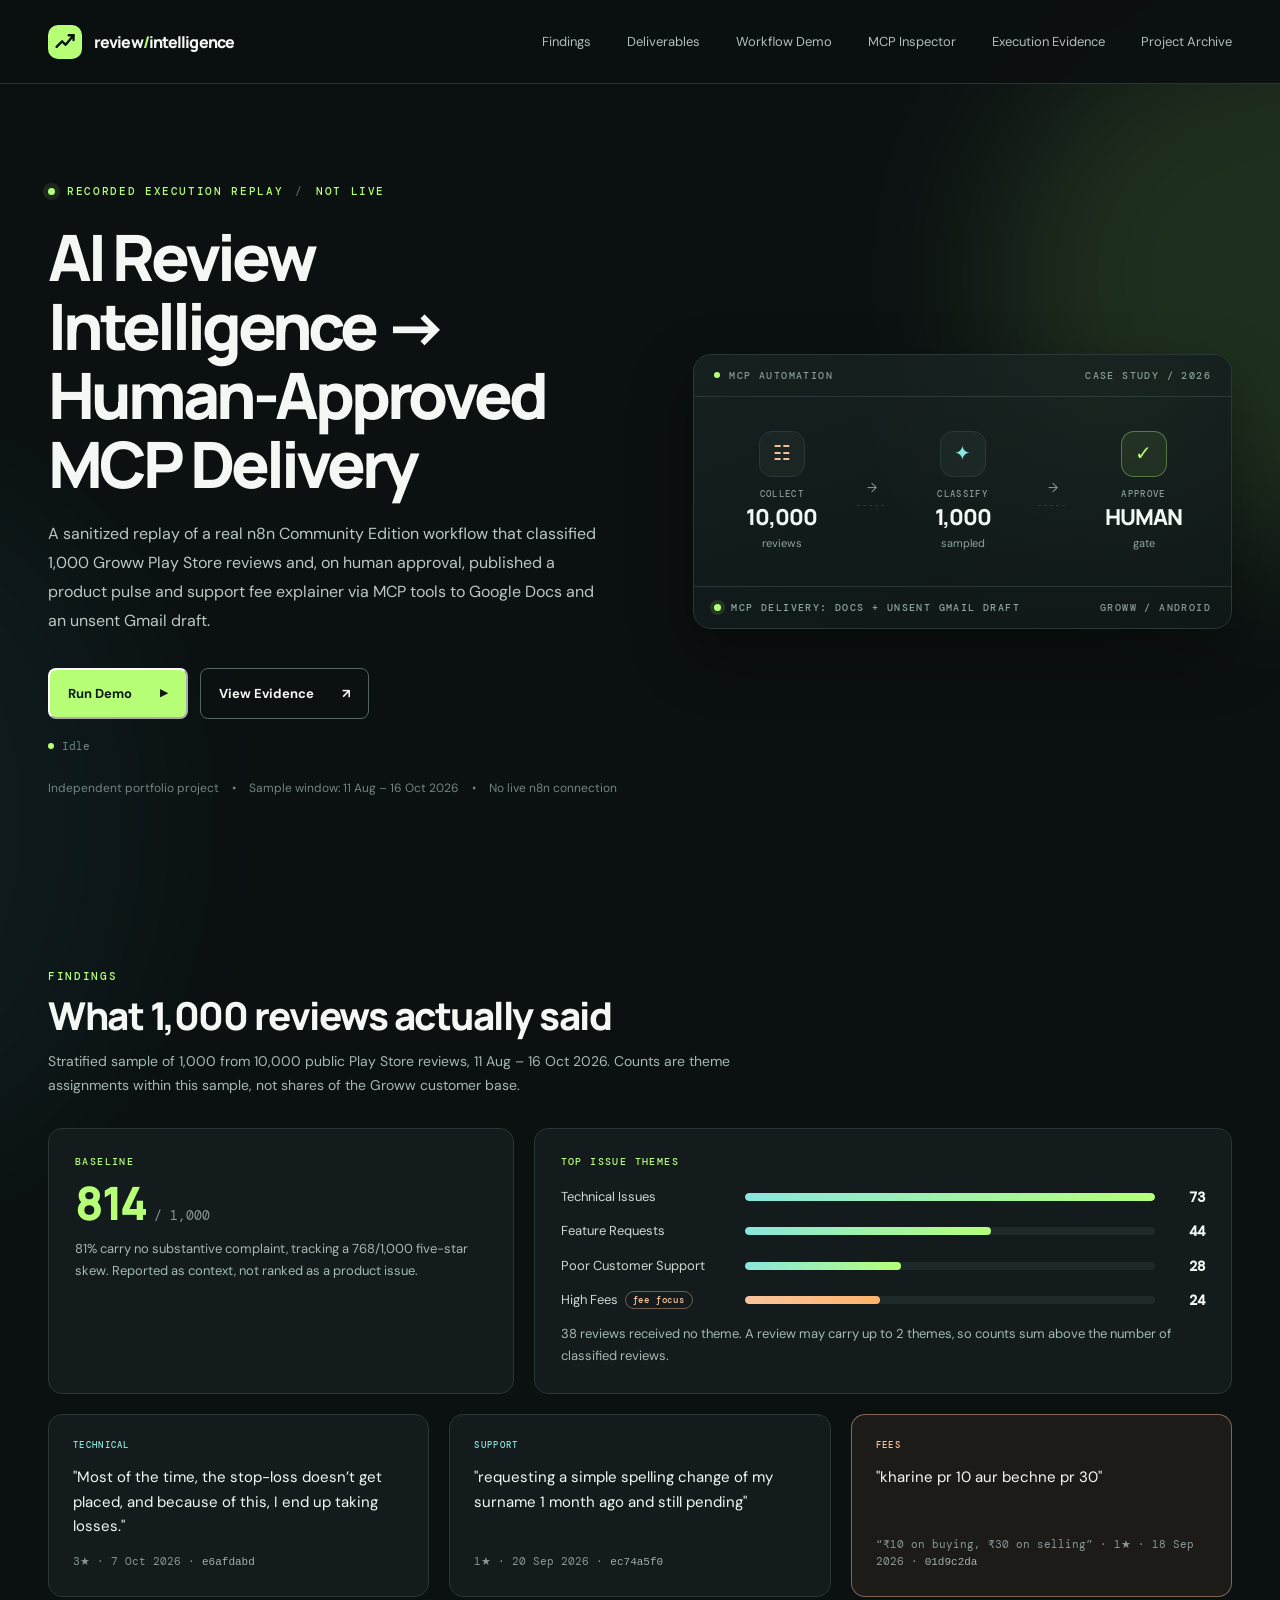
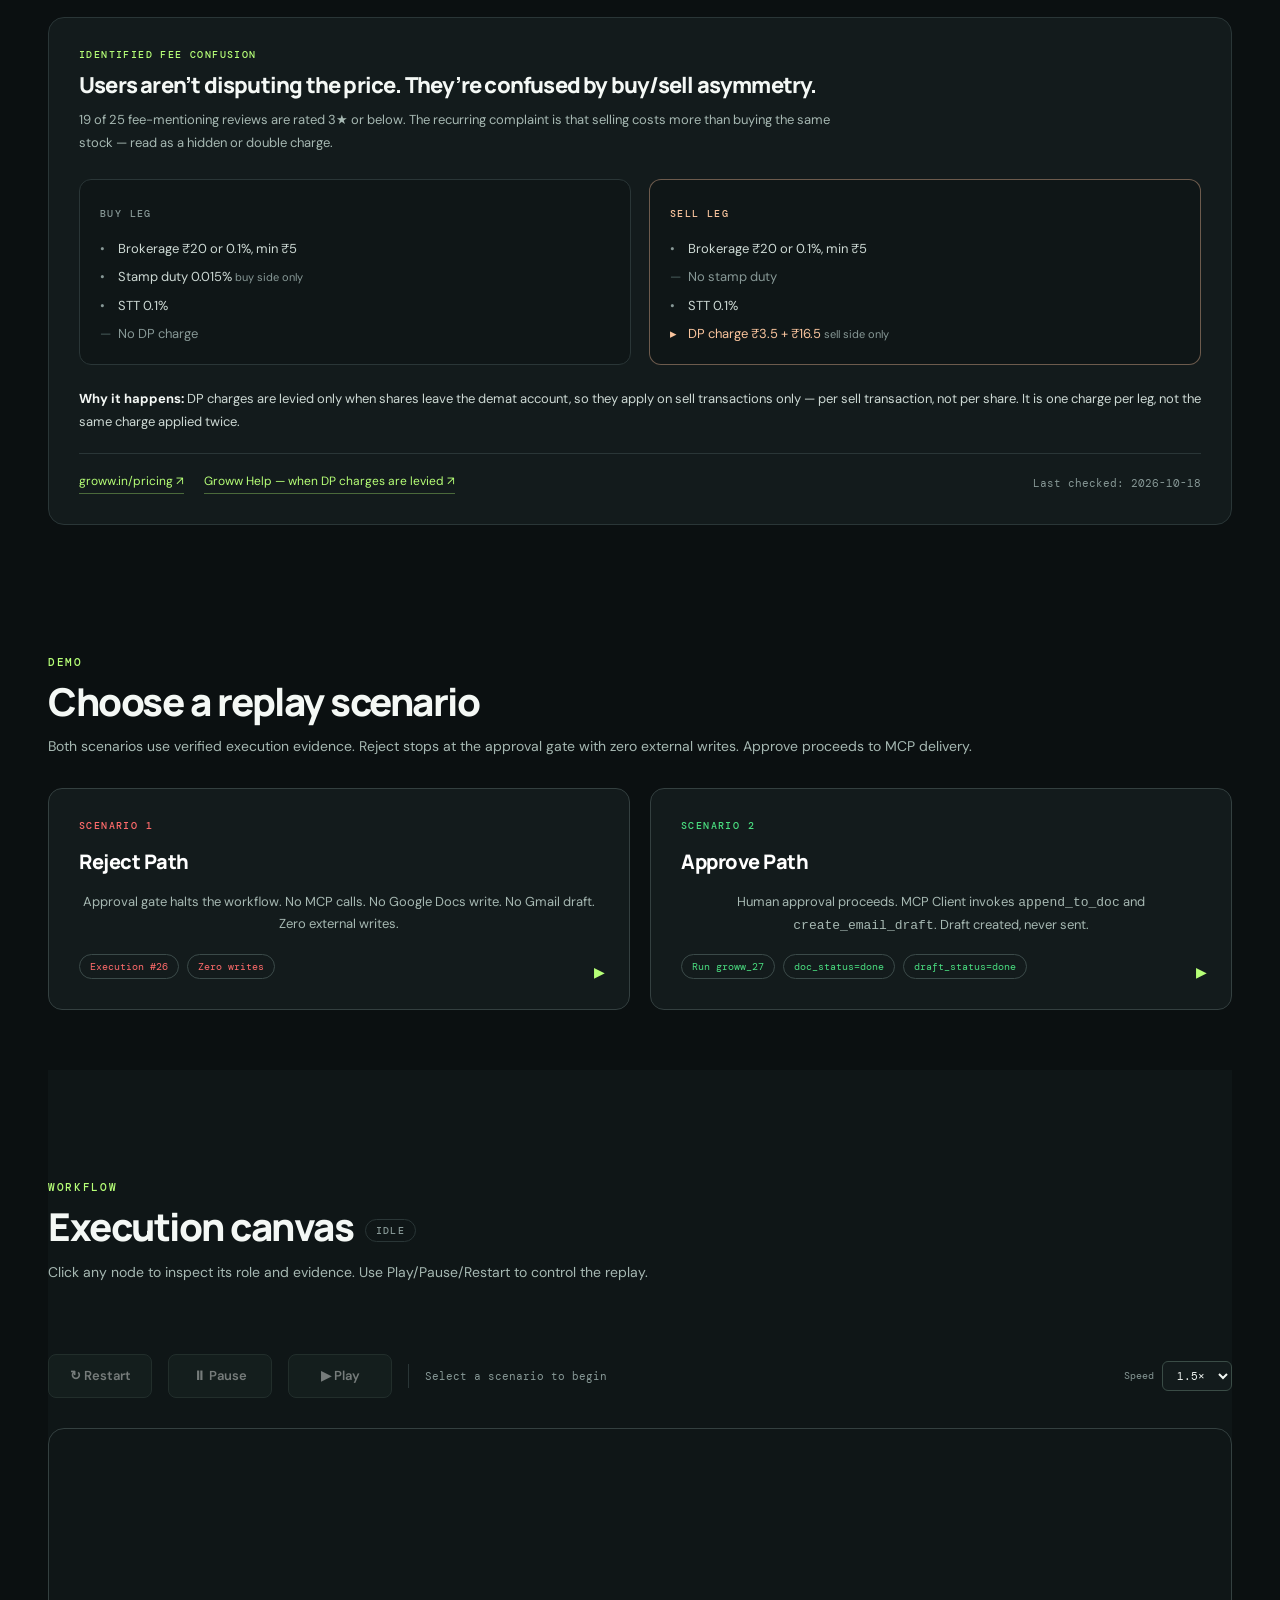
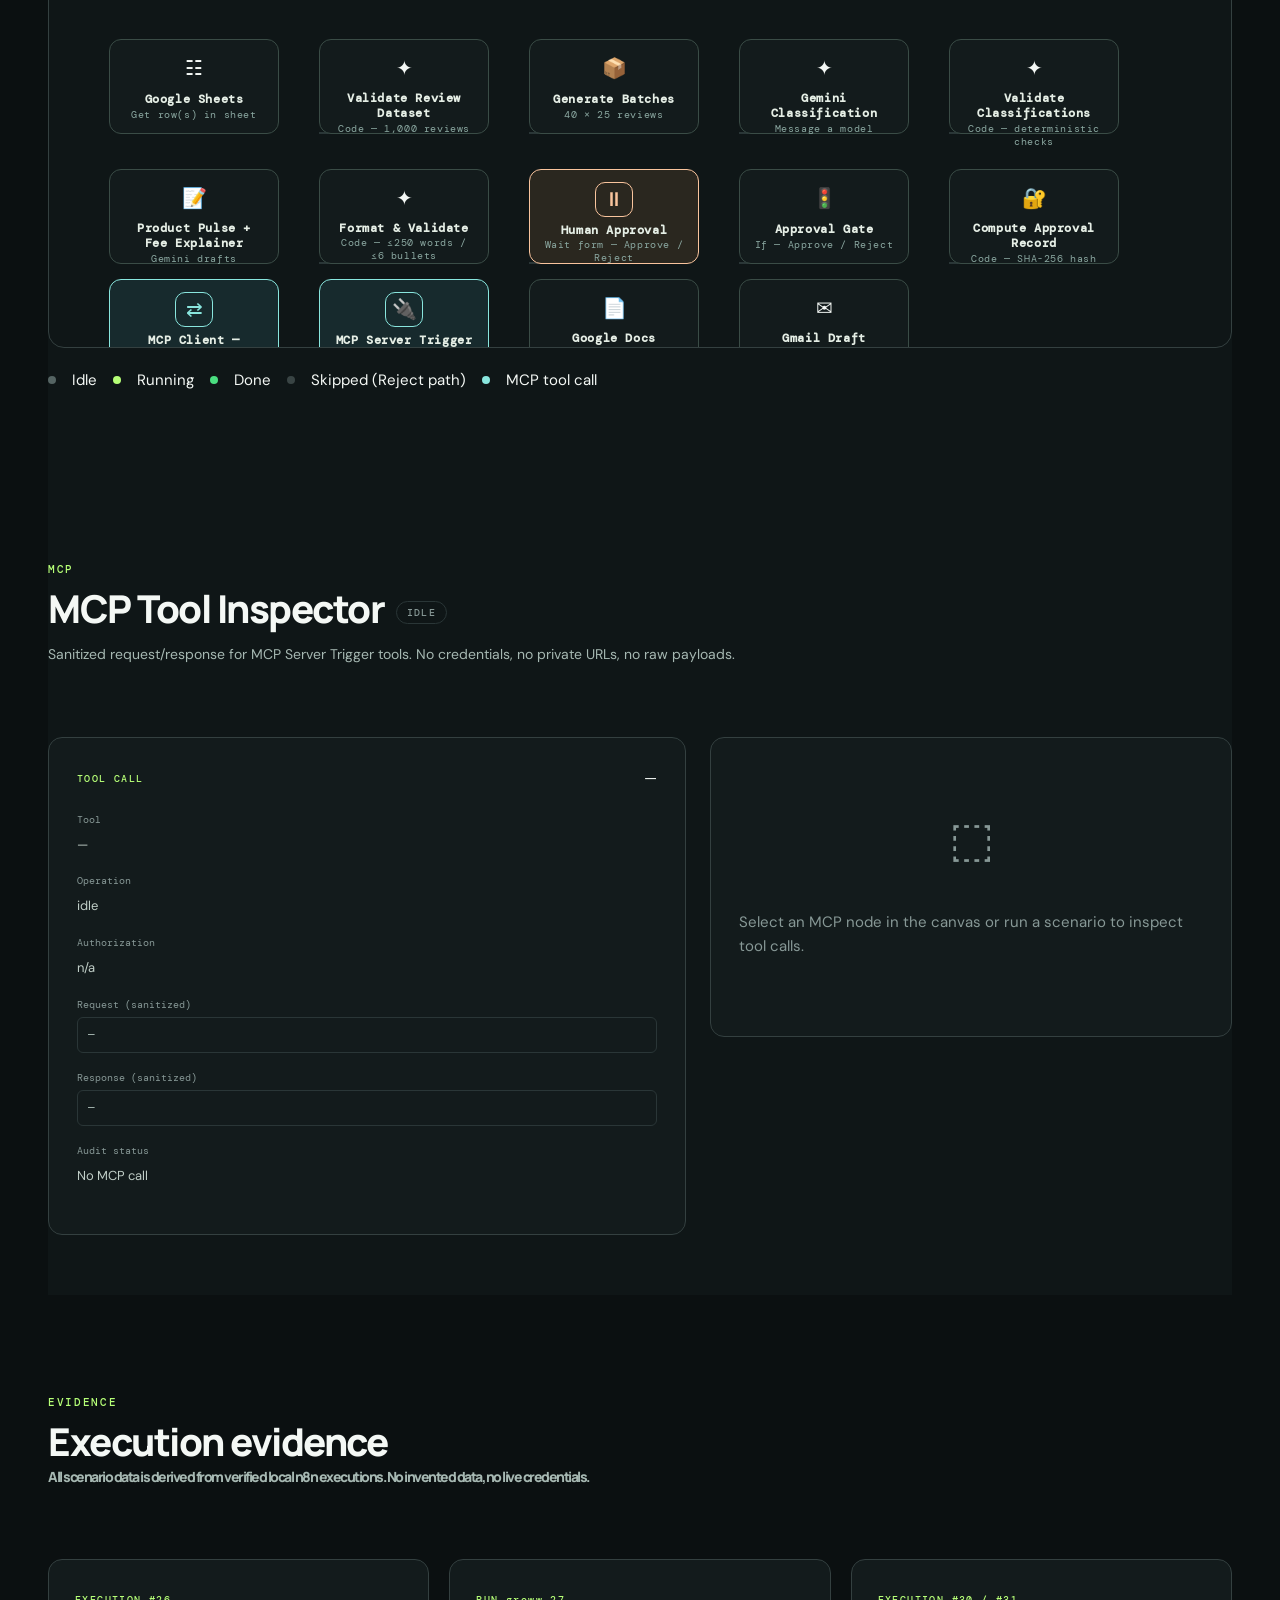
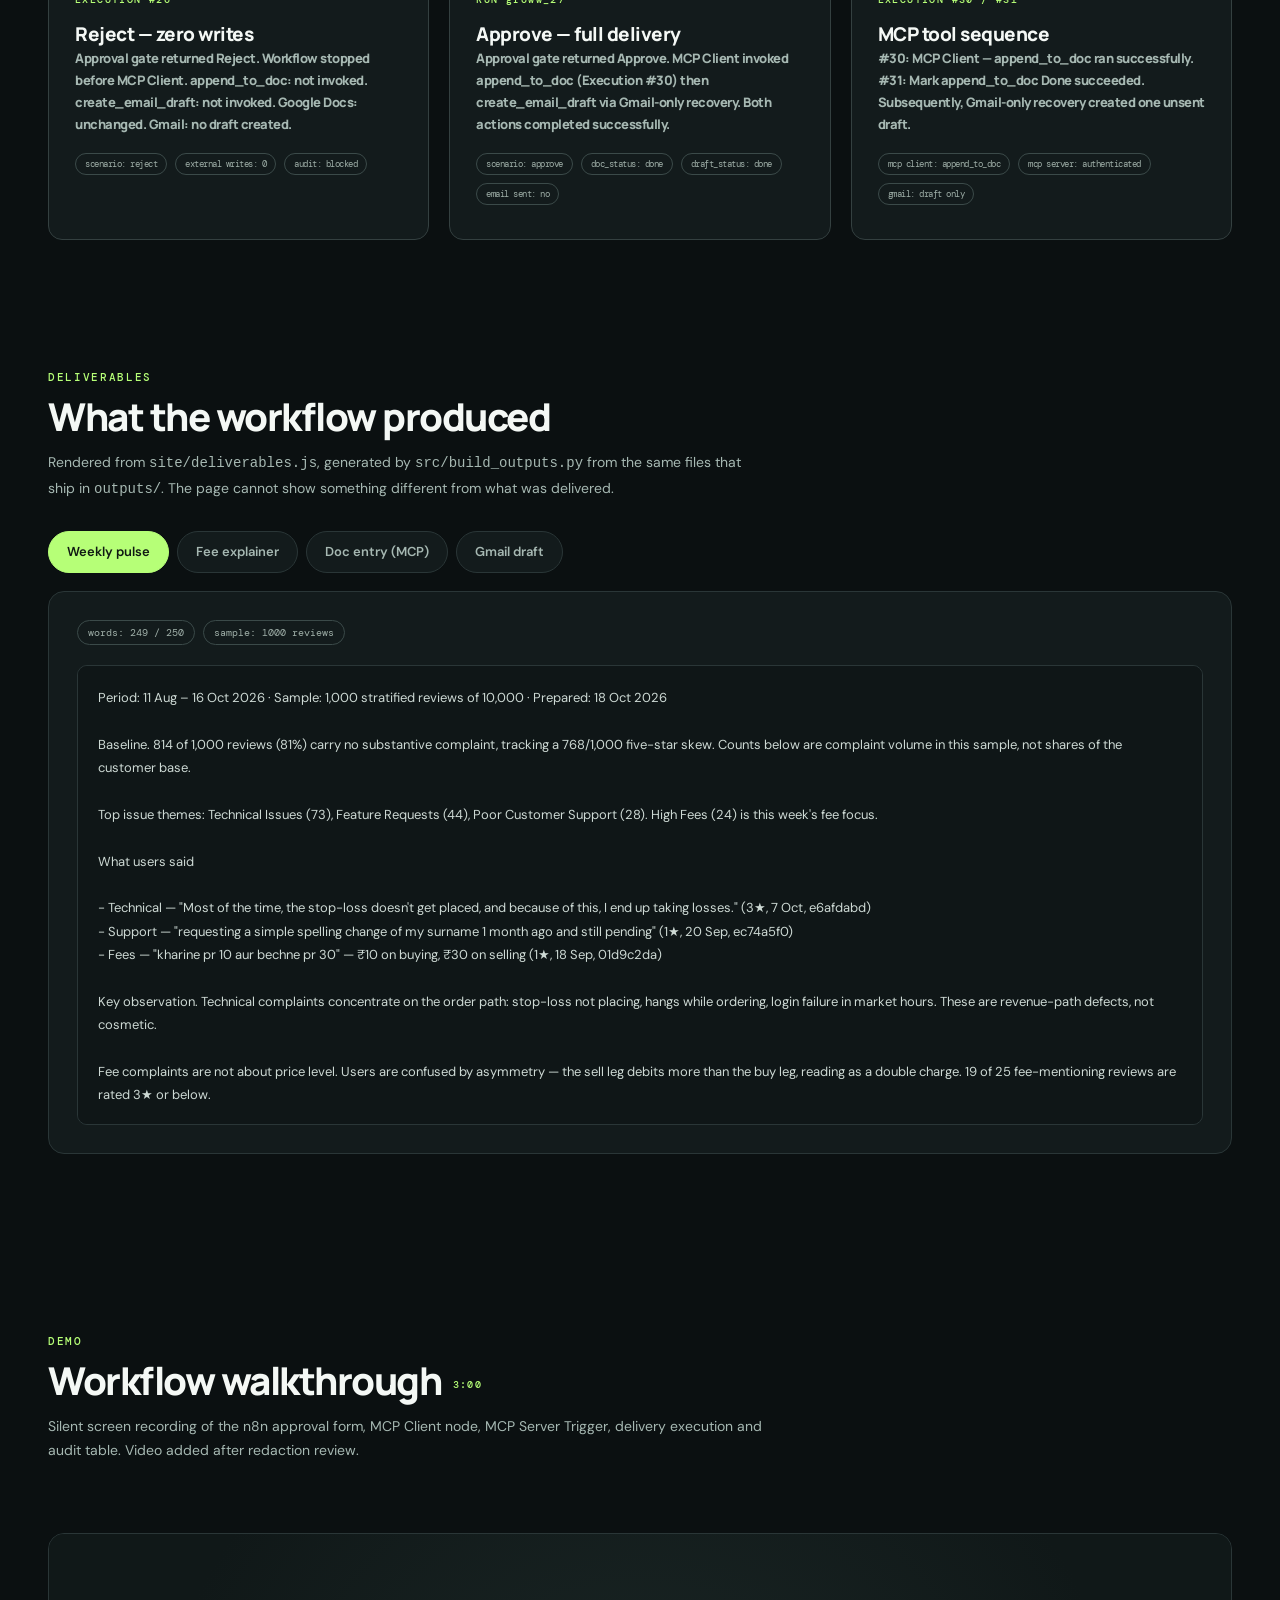
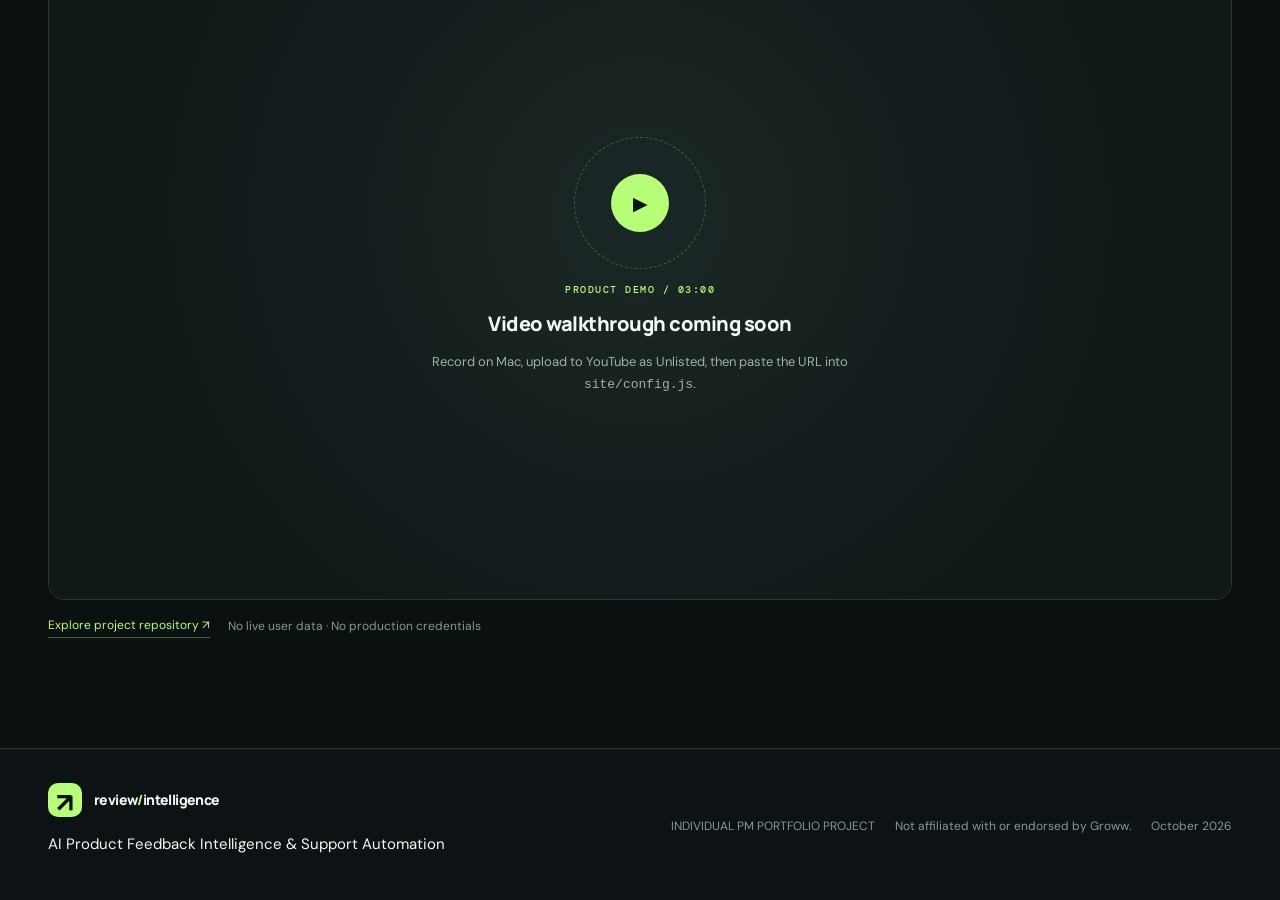
==== commit 25b5f61d: "Show the delivered artefacts on the site and document the evidence run The repo had the deliverables" ====
--- a/site/index.html
+++ b/site/index.html
@@ -27,6 +27,7 @@
       </a>
       <nav class="main-nav" aria-label="Main navigation">
         <a href="#insights">Findings</a>
+        <a href="#deliverables">Deliverables</a>
         <a href="#workflow">Workflow Demo</a>
         <a href="#mcp-inspector">MCP Inspector</a>
         <a href="#evidence">Execution Evidence</a>
@@ -36,6 +37,7 @@
     </div>
     <nav id="mobile-nav" class="mobile-nav" aria-label="Mobile navigation" hidden>
       <a href="#insights">Findings</a>
+        <a href="#deliverables">Deliverables</a>
         <a href="#workflow">Workflow Demo</a>
       <a href="#mcp-inspector">MCP Inspector</a>
       <a href="#evidence">Execution Evidence</a>
@@ -312,6 +314,28 @@
       </div>
     </section>
 
+
+    <!-- The four delivered artefacts, rendered from site/deliverables.js -->
+    <section class="section deliverables-section shell" id="deliverables">
+      <div class="section-intro">
+        <span class="section-number">DELIVERABLES</span>
+        <h2>What the workflow produced</h2>
+        <p>Rendered from <code>site/deliverables.js</code>, generated by <code>src/build_outputs.py</code> from the same files that ship in <code>outputs/</code>. The page cannot show something different from what was delivered.</p>
+      </div>
+
+      <div class="deliverable-tabs" role="tablist" aria-label="Delivered artefacts">
+        <button class="deliverable-tab is-active" role="tab" aria-selected="true" aria-controls="deliverable-panel" data-tab="pulse">Weekly pulse</button>
+        <button class="deliverable-tab" role="tab" aria-selected="false" aria-controls="deliverable-panel" data-tab="fee">Fee explainer</button>
+        <button class="deliverable-tab" role="tab" aria-selected="false" aria-controls="deliverable-panel" data-tab="doc">Doc entry (MCP)</button>
+        <button class="deliverable-tab" role="tab" aria-selected="false" aria-controls="deliverable-panel" data-tab="email">Gmail draft</button>
+      </div>
+
+      <div class="deliverable-panel" id="deliverable-panel" role="tabpanel" tabindex="0">
+        <div class="deliverable-meta" id="deliverable-meta"></div>
+        <div class="deliverable-body" id="deliverable-body"></div>
+      </div>
+    </section>
+
     <!-- Video Section -->
     <section class="section video-section shell" id="demo">
       <div class="section-intro compact">
@@ -351,6 +375,8 @@
   <script src="./config.js" defer></script>
   <!-- demo-data.js defines window.DEMO_DATA and MUST load before app.js. -->
   <script src="./demo-data.js" defer></script>
+  <!-- deliverables.js is generated; it feeds the Deliverables section. -->
+  <script src="./deliverables.js" defer></script>
   <script src="./app.js" defer></script>
 </body>
 </html>
--- a/site/styles.css
+++ b/site/styles.css
@@ -187,3 +187,24 @@
 .canvas-wrap::-webkit-scrollbar-thumb{background:#344040;border-radius:20px}
 .canvas-hint{margin:-8px 0 18px;font:11px var(--mono);color:var(--muted)}
 @media(min-width:1200px){.canvas-hint{display:none}}
+
+/* ===================================================================
+   Deliverables — rendered from the generated deliverables.js
+   =================================================================== */
+.deliverable-tabs{display:flex;gap:8px;flex-wrap:wrap;margin-bottom:18px}
+.deliverable-tab{border:1px solid var(--line);background:var(--card);color:#a6b8b2;border-radius:30px;padding:9px 18px;font-size:13px;font-weight:600;transition:all .2s}
+.deliverable-tab:hover{border-color:#43544c;color:var(--text)}
+.deliverable-tab.is-active{background:var(--accent);border-color:var(--accent);color:#101913}
+.deliverable-panel{border:1px solid var(--line);border-radius:16px;background:var(--card);padding:28px}
+.deliverable-meta{display:flex;gap:8px;flex-wrap:wrap;margin-bottom:20px}
+.deliverable-lead{margin:0 0 16px;font-size:13px;line-height:1.75;color:#a6b8b2}
+.deliverable-lead strong{color:var(--text)}
+.deliverable-pre{margin:0;padding:20px;border:1px solid var(--line);border-radius:10px;background:#0f1617;color:#cdd9d4;font:13px/1.8 var(--font);white-space:pre-wrap;word-break:break-word;max-height:460px;overflow:auto}
+.deliverable-pre.deliverable-code{font:11px/1.7 var(--mono);color:#a6b8b2}
+.deliverable-bullets{margin:0;padding-left:20px;display:flex;flex-direction:column;gap:11px}
+.deliverable-bullets li{font-size:13px;line-height:1.75;color:#cdd9d4}
+.deliverable-sources{display:flex;gap:18px;flex-wrap:wrap;margin:20px 0 0;padding-top:16px;border-top:1px solid var(--line);font-size:12px}
+.deliverable-pre::-webkit-scrollbar{width:8px}
+.deliverable-pre::-webkit-scrollbar-track{background:#131b1c}
+.deliverable-pre::-webkit-scrollbar-thumb{background:#344040;border-radius:20px}
+@media(max-width:600px){.deliverable-panel{padding:20px}.deliverable-tab{padding:8px 14px;font-size:12px}}
